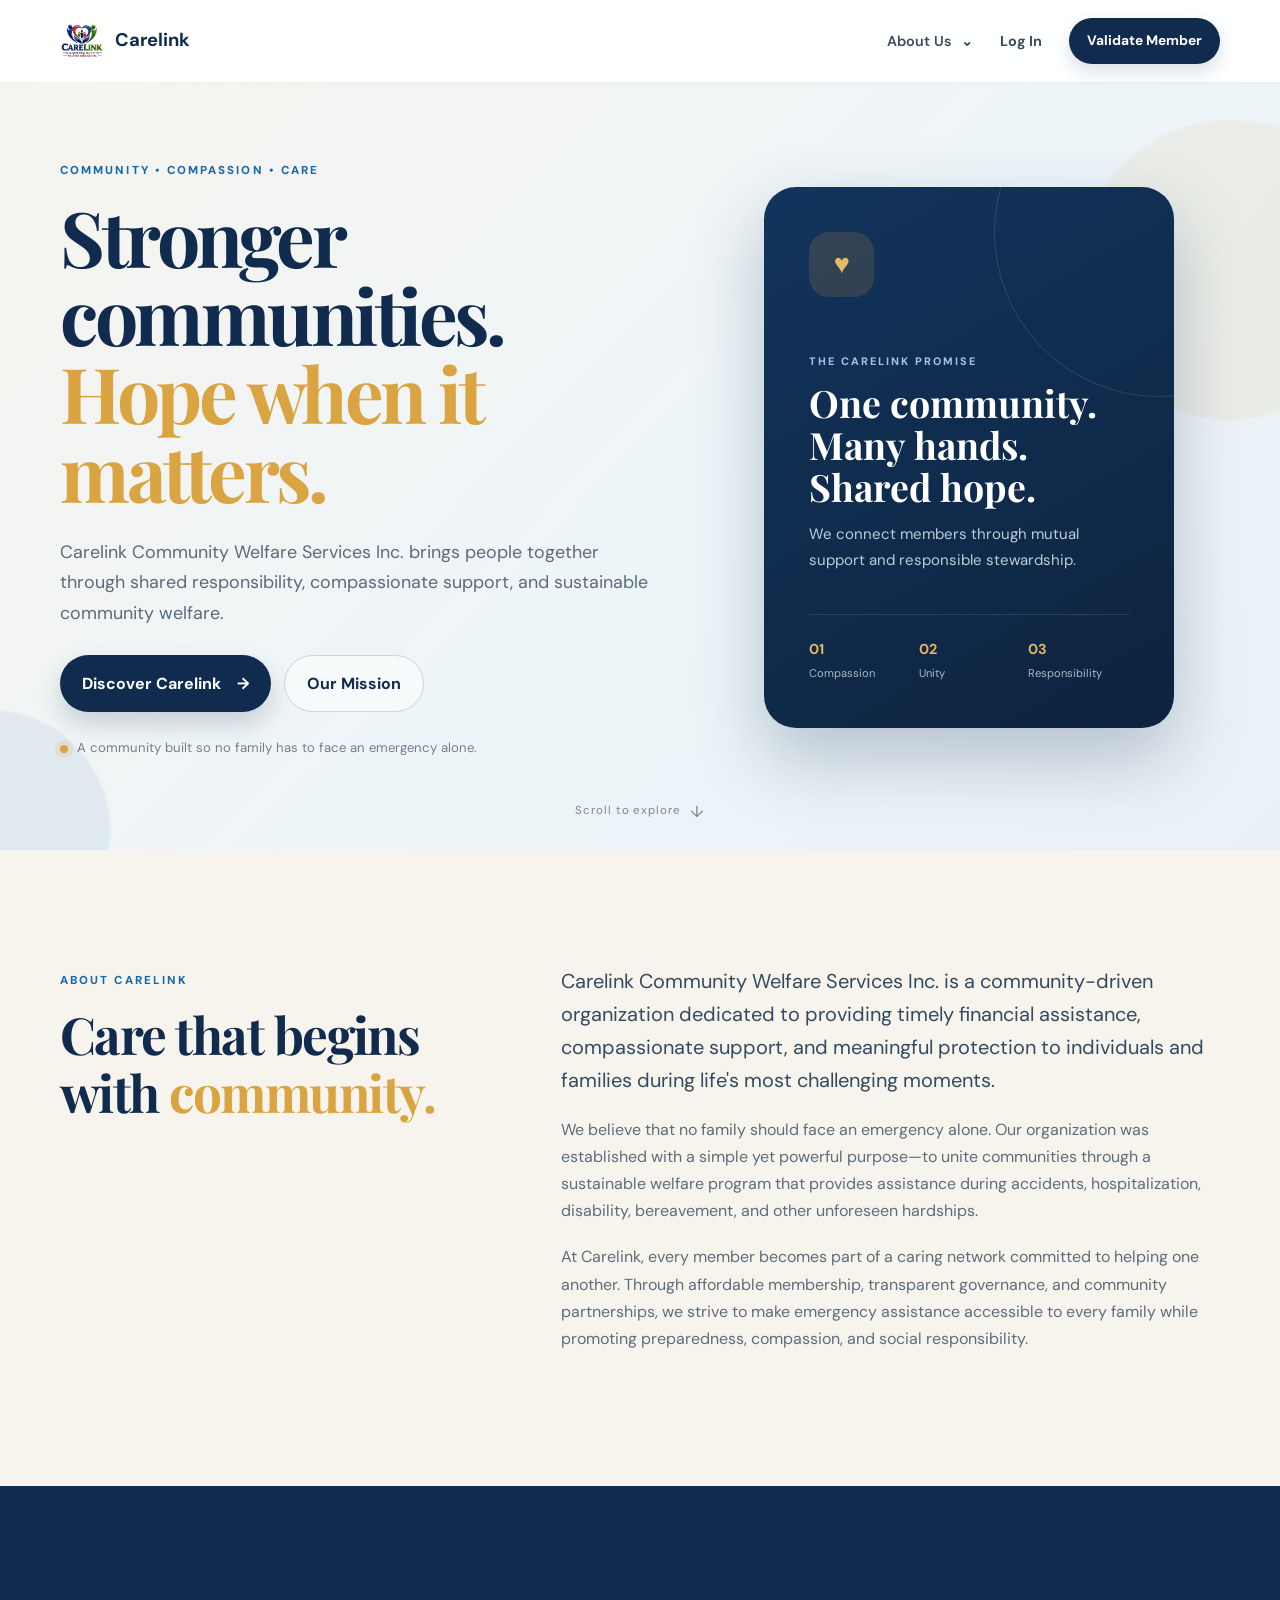
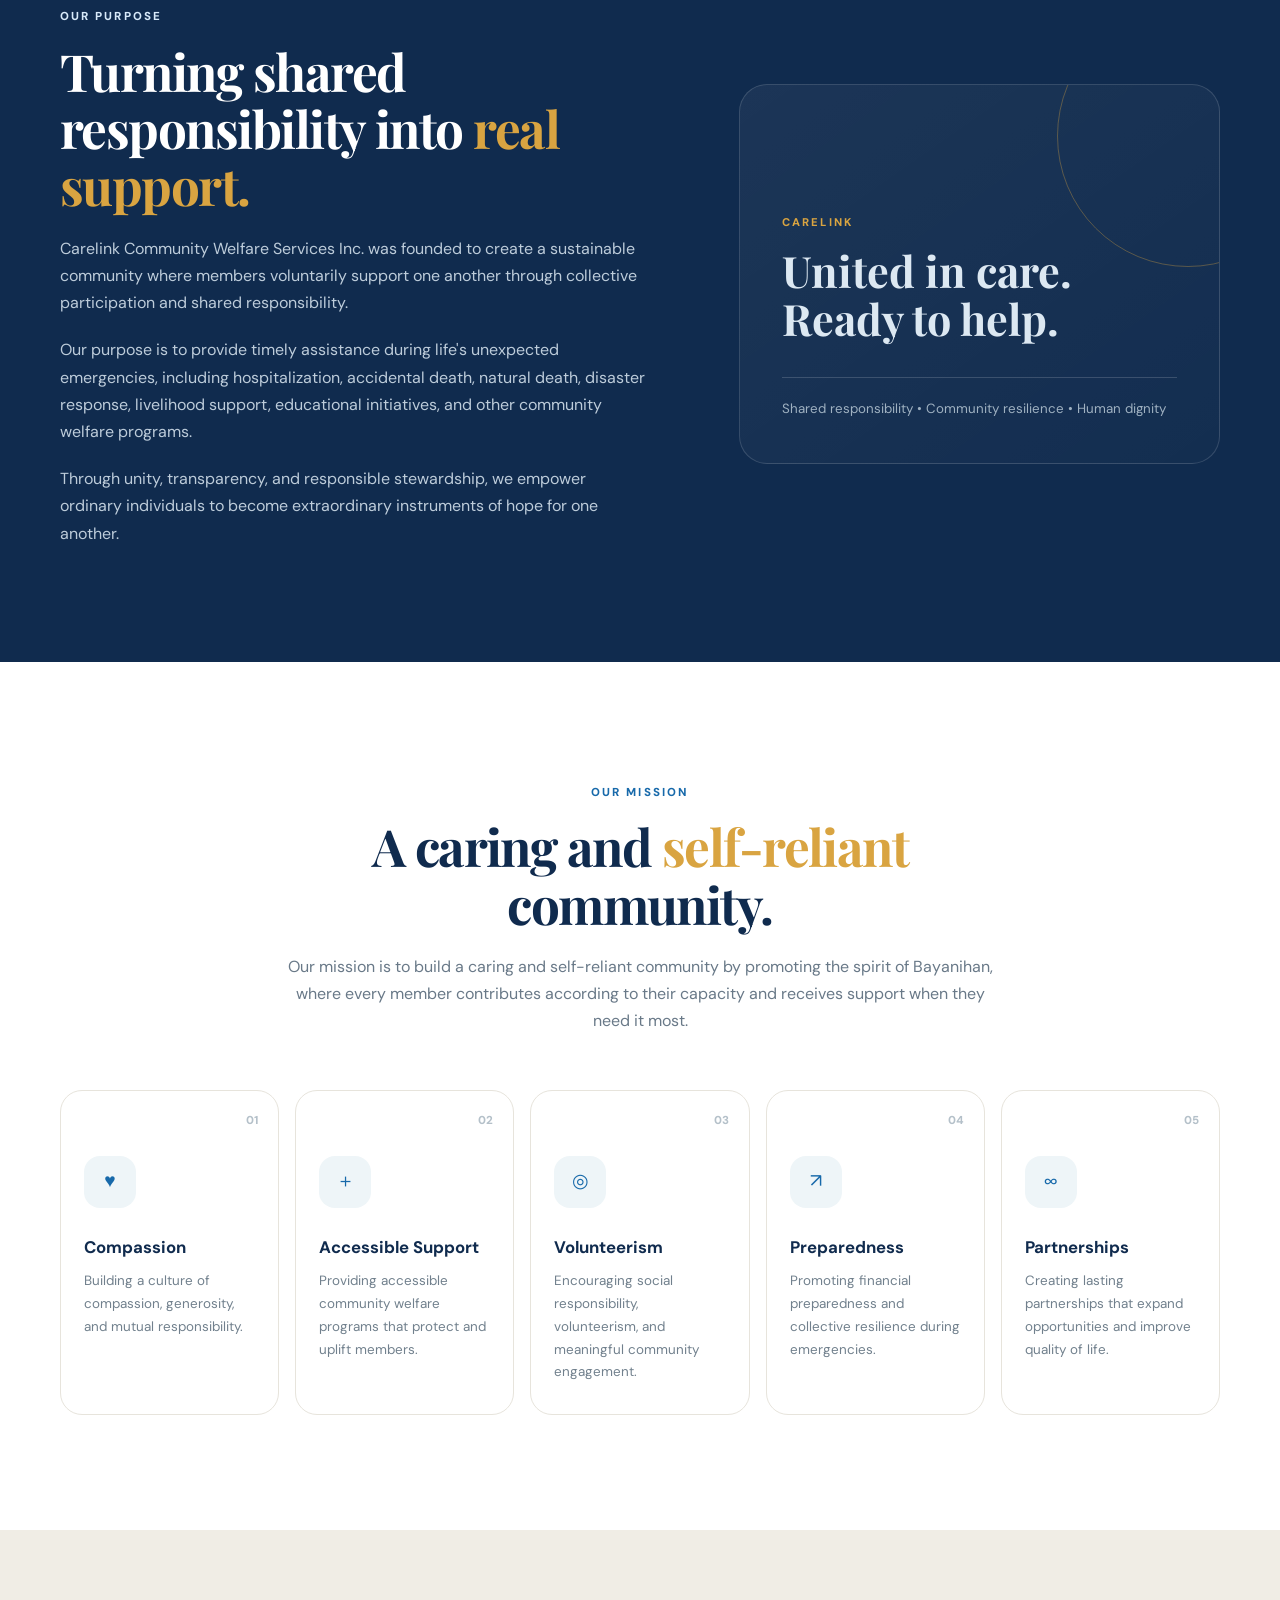
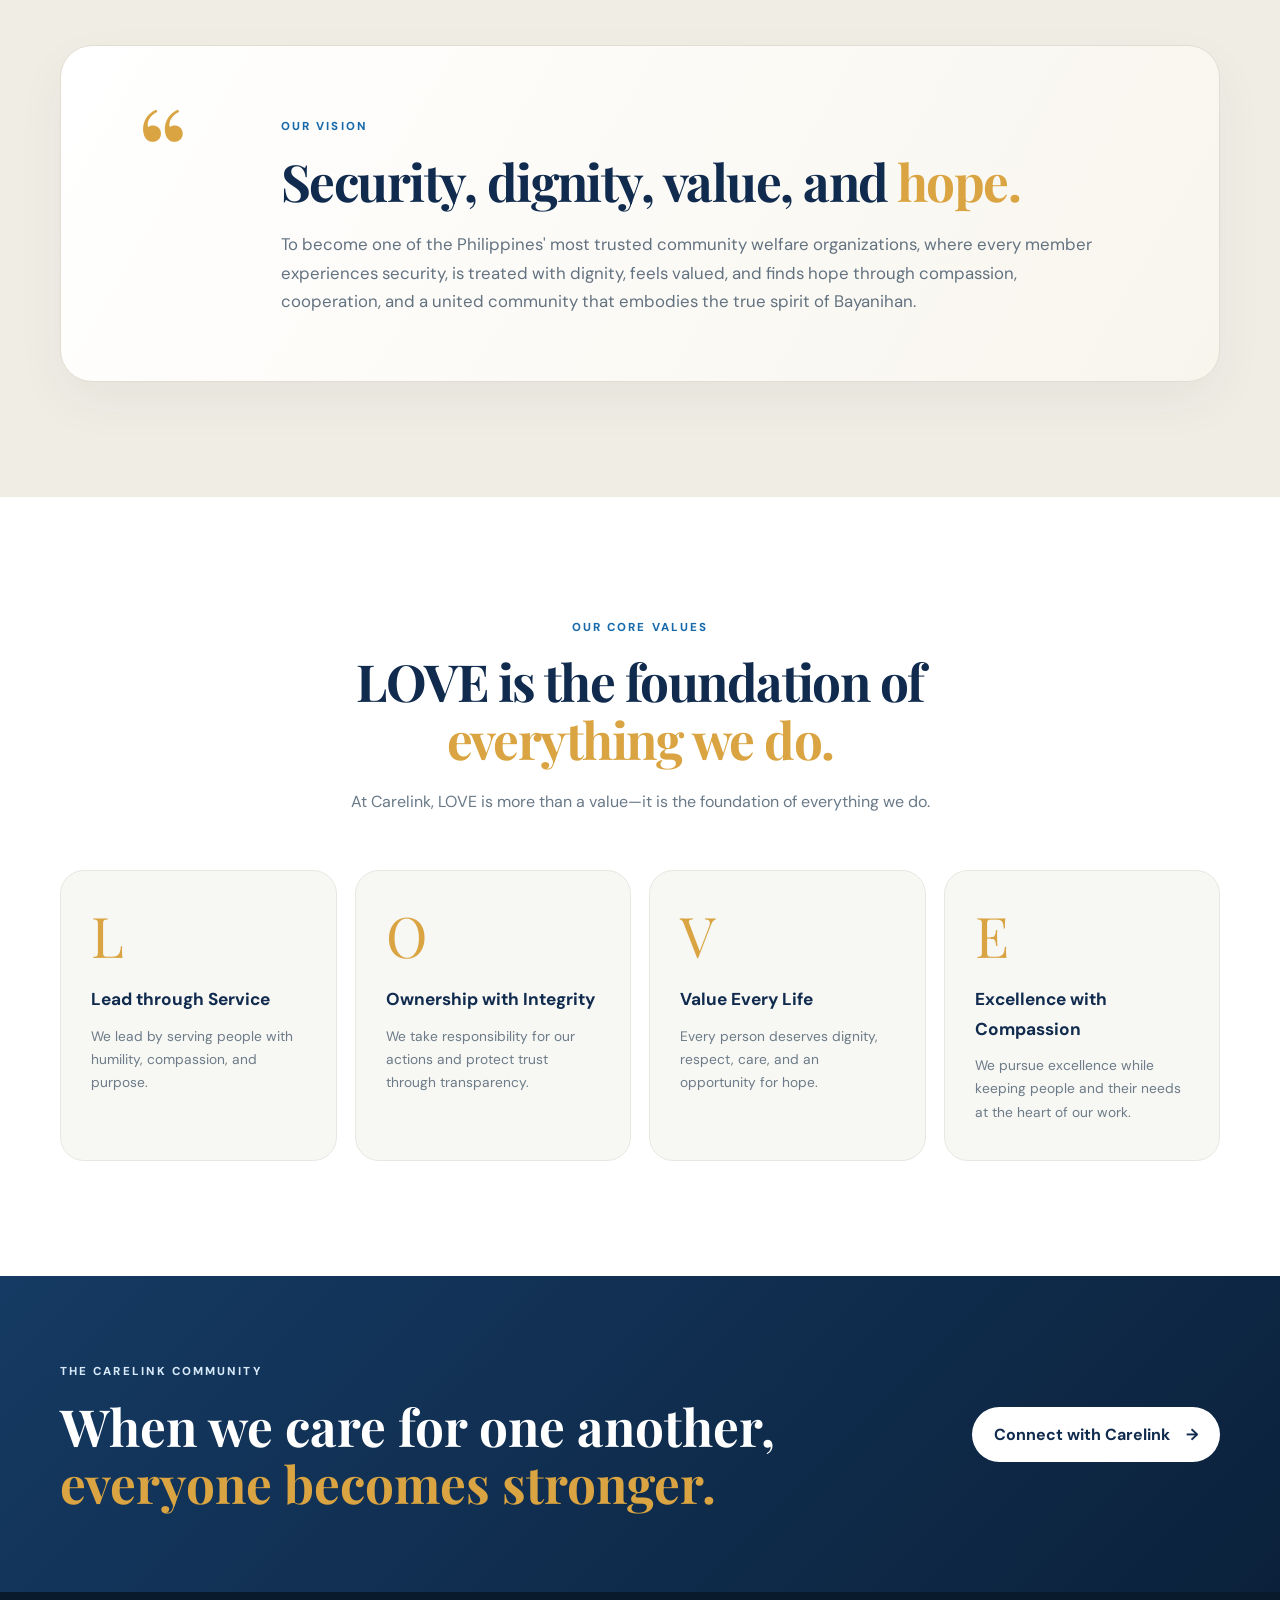
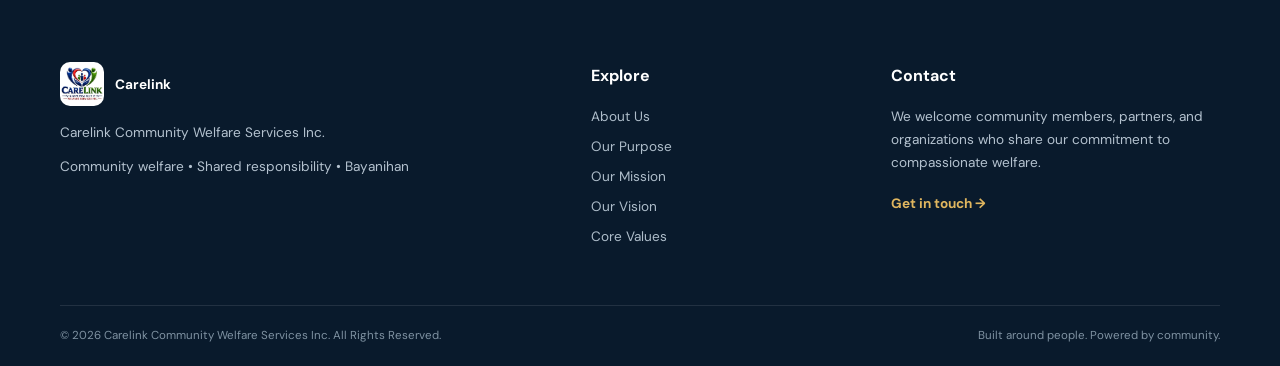
==== index.html @ 3dafb784 "updating files" ====
<!DOCTYPE html>
<html lang="en">
<head>
  <meta charset="UTF-8">
  <meta name="viewport" content="width=device-width, initial-scale=1.0">
  <meta name="description" content="Carelink Community Welfare Services Inc. — compassionate community welfare, shared responsibility, and meaningful support.">
  <title>Carelink Community Welfare Services Inc.</title>
  <link rel="preconnect" href="https://fonts.googleapis.com">
  <link rel="preconnect" href="https://fonts.gstatic.com" crossorigin>
  <link href="https://fonts.googleapis.com/css2?family=DM+Sans:wght@400;500;600;700&family=Playfair+Display:wght@600;700&display=swap" rel="stylesheet">
  <link rel="stylesheet" href="style/style.css">
</head>
<body>
  <header class="site-header" id="top">
    <div class="container nav-wrap">
      <a href="#top" class="brand">
        <img src="images/logo.jpg" alt="Carelink Community Welfare Services Inc. logo">
        <span>Carelink</span>
      </a>

      <button class="menu-toggle" aria-label="Open menu" aria-expanded="false">☰</button>

      <nav class="nav" id="mainNav">
        <div class="nav-dropdown">
          <button class="nav-drop-btn" type="button" aria-expanded="false">
            About Us <span>⌄</span>
          </button>
          <div class="dropdown-menu">
            <a href="#about">About Carelink</a>
            <a href="#purpose">Our Purpose</a>
            <a href="#mission">Our Mission</a>
            <a href="#vision">Our Vision</a>
            <a href="#values">Core Values</a>
            <a href="management.html">Management Team</a>
            <a href="compliance.html">Compliance</a>
          </div>
        </div>
        <a href="#" class="login-trigger">Log In</a>
        <button class="validate-trigger" type="button">Validate Member</button>
      </nav>
    </div>
  </header>

  <main>
    <section class="hero">
      <div class="hero-glow glow-one"></div>
      <div class="hero-glow glow-two"></div>
      <div class="container hero-grid">
        <div class="hero-copy reveal">
          <span class="eyebrow">COMMUNITY • COMPASSION • CARE</span>
          <h1>Stronger communities.<br><em>Hope when it matters.</em></h1>
          <p class="hero-text">
            Carelink Community Welfare Services Inc. brings people together through
            shared responsibility, compassionate support, and sustainable community welfare.
          </p>
          <div class="hero-actions">
            <a href="#about" class="btn btn-primary">Discover Carelink <span>→</span></a>
            <a href="#mission" class="btn btn-ghost">Our Mission</a>
          </div>
          <div class="hero-note">
            <span class="dot"></span>
            A community built so no family has to face an emergency alone.
          </div>
        </div>

        <div class="hero-card-wrap reveal">
          <div class="hero-card">
            <div class="card-orbit"></div>
            <div class="card-icon">♥</div>
            <p class="card-label">THE CARELINK PROMISE</p>
            <h2>One community.<br>Many hands.<br>Shared hope.</h2>
            <p>We connect members through mutual support and responsible stewardship.</p>
            <div class="mini-stat-row">
              <div><strong>01</strong><span>Compassion</span></div>
              <div><strong>02</strong><span>Unity</span></div>
              <div><strong>03</strong><span>Responsibility</span></div>
            </div>
          </div>
        </div>
      </div>
      <a class="scroll-cue" href="#about">Scroll to explore <span>↓</span></a>
    </section>

    <section class="section about" id="about">
      <div class="container two-col">
        <div class="section-heading reveal">
          <span class="eyebrow">ABOUT CARELINK</span>
          <h2>Care that begins with <em>community.</em></h2>
        </div>
        <div class="section-content reveal">
          <p class="lead">
            Carelink Community Welfare Services Inc. is a community-driven organization
            dedicated to providing timely financial assistance, compassionate support,
            and meaningful protection to individuals and families during life's most
            challenging moments.
          </p>
          <p>
            We believe that no family should face an emergency alone. Our organization
            was established with a simple yet powerful purpose—to unite communities
            through a sustainable welfare program that provides assistance during
            accidents, hospitalization, disability, bereavement, and other unforeseen
            hardships.
          </p>
          <p>
            At Carelink, every member becomes part of a caring network committed to
            helping one another. Through affordable membership, transparent governance,
            and community partnerships, we strive to make emergency assistance accessible
            to every family while promoting preparedness, compassion, and social responsibility.
          </p>
        </div>
      </div>
    </section>

    <section class="section purpose dark-section" id="purpose">
      <div class="container purpose-grid">
        <div class="purpose-copy reveal">
          <span class="eyebrow light">OUR PURPOSE</span>
          <h2>Turning shared responsibility into <em>real support.</em></h2>
          <p>
            Carelink Community Welfare Services Inc. was founded to create a sustainable
            community where members voluntarily support one another through collective
            participation and shared responsibility.
          </p>
          <p>
            Our purpose is to provide timely assistance during life's unexpected
            emergencies, including hospitalization, accidental death, natural death,
            disaster response, livelihood support, educational initiatives, and other
            community welfare programs.
          </p>
          <p>
            Through unity, transparency, and responsible stewardship, we empower ordinary
            individuals to become extraordinary instruments of hope for one another.
          </p>
        </div>
        <div class="purpose-panel reveal">
          <span>CARELINK</span>
          <strong>United in care.<br>Ready to help.</strong>
          <div class="line"></div>
          <small>Shared responsibility • Community resilience • Human dignity</small>
        </div>
      </div>
    </section>

    <section class="section mission" id="mission">
      <div class="container">
        <div class="center-heading reveal">
          <span class="eyebrow">OUR MISSION</span>
          <h2>A caring and <em>self-reliant</em> community.</h2>
          <p>
            Our mission is to build a caring and self-reliant community by promoting
            the spirit of Bayanihan, where every member contributes according to their
            capacity and receives support when they need it most.
          </p>
        </div>

        <div class="mission-grid">
          <article class="mission-card reveal">
            <span class="number">01</span>
            <div class="round-icon">♥</div>
            <h3>Compassion</h3>
            <p>Building a culture of compassion, generosity, and mutual responsibility.</p>
          </article>
          <article class="mission-card reveal">
            <span class="number">02</span>
            <div class="round-icon">＋</div>
            <h3>Accessible Support</h3>
            <p>Providing accessible community welfare programs that protect and uplift members.</p>
          </article>
          <article class="mission-card reveal">
            <span class="number">03</span>
            <div class="round-icon">◎</div>
            <h3>Volunteerism</h3>
            <p>Encouraging social responsibility, volunteerism, and meaningful community engagement.</p>
          </article>
          <article class="mission-card reveal">
            <span class="number">04</span>
            <div class="round-icon">↗</div>
            <h3>Preparedness</h3>
            <p>Promoting financial preparedness and collective resilience during emergencies.</p>
          </article>
          <article class="mission-card reveal">
            <span class="number">05</span>
            <div class="round-icon">∞</div>
            <h3>Partnerships</h3>
            <p>Creating lasting partnerships that expand opportunities and improve quality of life.</p>
          </article>
        </div>
      </div>
    </section>

    <section class="section vision" id="vision">
      <div class="container vision-box reveal">
        <div class="vision-mark">“</div>
        <div>
          <span class="eyebrow">OUR VISION</span>
          <h2>Security, dignity, value, and <em>hope.</em></h2>
          <p>
            To become one of the Philippines' most trusted community welfare organizations,
            where every member experiences security, is treated with dignity, feels valued,
            and finds hope through compassion, cooperation, and a united community that
            embodies the true spirit of Bayanihan.
          </p>
        </div>
      </div>
    </section>

    <section class="section values" id="values">
      <div class="container">
        <div class="center-heading reveal">
          <span class="eyebrow">OUR CORE VALUES</span>
          <h2>LOVE is the foundation of <em>everything we do.</em></h2>
          <p>
            At Carelink, LOVE is more than a value—it is the foundation of everything we do.
          </p>
        </div>

        <div class="values-grid">
          <article class="value-card reveal">
            <div class="value-letter">L</div>
            <h3>Lead through Service</h3>
            <p>We lead by serving people with humility, compassion, and purpose.</p>
          </article>
          <article class="value-card reveal">
            <div class="value-letter">O</div>
            <h3>Ownership with Integrity</h3>
            <p>We take responsibility for our actions and protect trust through transparency.</p>
          </article>
          <article class="value-card reveal">
            <div class="value-letter">V</div>
            <h3>Value Every Life</h3>
            <p>Every person deserves dignity, respect, care, and an opportunity for hope.</p>
          </article>
          <article class="value-card reveal">
            <div class="value-letter">E</div>
            <h3>Excellence with Compassion</h3>
            <p>We pursue excellence while keeping people and their needs at the heart of our work.</p>
          </article>
        </div>
      </div>
    </section>

    <section class="cta-section">
      <div class="container cta-inner reveal">
        <div>
          <span class="eyebrow light">THE CARELINK COMMUNITY</span>
          <h2>When we care for one another,<br><em>everyone becomes stronger.</em></h2>
        </div>
        <a href="#contact" class="btn btn-light">Connect with Carelink <span>→</span></a>
      </div>
    </section>
  </main>

  <footer id="contact">
    <div class="container footer-grid">
      <div>
        <a href="#top" class="brand footer-brand">
          <img src="images/logo.jpg" alt="Carelink logo">
          <span>Carelink</span>
        </a>
        <p>Carelink Community Welfare Services Inc.</p>
        <small>Community welfare • Shared responsibility • Bayanihan</small>
      </div>
      <div>
        <h4>Explore</h4>
        <a href="#about">About Us</a>
        <a href="#purpose">Our Purpose</a>
        <a href="#mission">Our Mission</a>
        <a href="#vision">Our Vision</a>
        <a href="#values">Core Values</a>
      </div>
      <div>
        <h4>Contact</h4>
        <p>We welcome community members, partners, and organizations who share our commitment to compassionate welfare.</p>
        <a class="footer-link" href="mailto:info@carelink.org">Get in touch →</a>
      </div>
    </div>
    <div class="container footer-bottom">
      <span>© 2026 Carelink Community Welfare Services Inc. All Rights Reserved.</span>
      <span>Built around people. Powered by community.</span>
    </div>
  </footer>


  <!-- Member Login Modal -->
  <div class="modal-backdrop" id="loginModal" aria-hidden="true">
    <div class="modal login-modal" role="dialog" aria-modal="true" aria-labelledby="loginTitle">
      <button class="modal-close" type="button" data-close-modal aria-label="Close">×</button>
      <div class="login-logo"><img src="images/logo.jpg" alt="Carelink Community Welfare Services Inc."></div>
      <h2 id="loginTitle">Account Login</h2>
      <p>Access your Carelink member dashboard and continue supporting families with dignity, care, and compassion.</p>
      <form id="loginForm">
        <label class="input-wrap"><span>♟</span><input id="username" type="text" placeholder="Username" autocomplete="username" required></label>
        <label class="input-wrap"><span>▣</span><input id="password" type="password" placeholder="Password" autocomplete="current-password" required><button class="password-toggle" type="button" aria-label="Show password">◉</button></label>
        <a class="forgot-link" href="#" onclick="event.preventDefault(); alert('Password recovery will be connected here later.');">Forgot Password?</a>
        <button class="modal-submit" type="submit">♢ &nbsp; Log In Now</button>
      </form>
      <div class="modal-placeholder">Member dashboard placeholder — login/database integration can be connected here.</div>
    </div>
  </div>

  <!-- Validate Member Modal -->
  <div class="modal-backdrop" id="validateModal" aria-hidden="true">
    <div class="modal validate-modal" role="dialog" aria-modal="true" aria-labelledby="validateTitle">
      <button class="modal-close" type="button" data-close-modal aria-label="Close">×</button>
      <div class="validate-head">
        <div class="validate-icon">▣</div>
        <span class="eyebrow light">MEMBER RECORD VERIFICATION</span>
        <h2 id="validateTitle">Validate Your Membership</h2>
        <p>Enter the information registered for the <strong>PRIMARY MEMBER</strong> beneficiary. Successful validation will show the linked Carelink username.</p>
      </div>
      <div class="validate-body">
        <div class="security-note">🛡 &nbsp; For your protection, all four details must match the official beneficiary record. Your information is used only for this validation request.</div>
        <form id="validateForm">
          <div class="form-grid">
            <label>Last Name<input type="text" placeholder="Enter last name" required></label>
            <label>First Name<input type="text" placeholder="Enter first name" required></label>
            <label>Date of Birth<input type="date" required></label>
            <label>Gender<select required><option value="">Select gender</option><option>Male</option><option>Female</option><option>Other</option></select></label>
          </div>
          <button class="validate-submit" type="submit">⌕ &nbsp; Validate Member Record</button>
        </form>
        <div class="validation-result" id="validationResult"></div>
      </div>
    </div>
  </div>

  <script src="js/script.js"></script>
</body>
</html>
---- style/style.css ----
*{box-sizing:border-box;margin:0;padding:0}
:root{--navy:#102b4e;--blue:#1769aa;--gold:#d9a441;--cream:#f7f4ed;--white:#fff;--text:#263747;--muted:#667483;--line:#e7e4dc}
html{scroll-behavior:smooth}
body{font-family:"DM Sans",sans-serif;color:var(--text);background:var(--cream);line-height:1.7}
a{text-decoration:none;color:inherit}
.container{width:min(1160px,92%);margin:auto}
.site-header{position:fixed;top:0;left:0;width:100%;z-index:1000;background:rgba(255,255,255,.92);backdrop-filter:blur(14px);border-bottom:1px solid rgba(16,43,78,.08)}
.nav-wrap{height:82px;display:flex;align-items:center;justify-content:space-between}
.brand{display:flex;align-items:center;gap:11px;font-weight:700;color:var(--navy);font-size:1.15rem}
.brand img{width:44px;height:44px;object-fit:contain;border-radius:10px}
.nav{display:flex;align-items:center;gap:27px;font-size:.9rem;font-weight:600;color:#3b4b5a}
.nav a{transition:.25s}
.nav a:hover{color:var(--blue)}
.nav-cta{background:var(--navy);color:white!important;padding:11px 18px;border-radius:30px}
.menu-toggle{display:none;border:0;background:none;font-size:1.7rem;color:var(--navy)}
.hero{min-height:760px;padding:155px 0 90px;background:linear-gradient(135deg,#f7f4ed 0%,#edf5f9 58%,#eaf1f6 100%);position:relative;overflow:hidden}
.hero-grid{display:grid;grid-template-columns:1.08fr .92fr;align-items:center;gap:70px}
.hero-copy{position:relative;z-index:2}
.eyebrow{display:inline-block;color:var(--blue);font-size:.72rem;font-weight:800;letter-spacing:.18em;margin-bottom:16px}
.eyebrow.light{color:#d8eafa}
.hero h1{font-family:"Playfair Display",serif;font-size:clamp(3rem,6vw,5.4rem);line-height:1.02;color:var(--navy);letter-spacing:-.045em}
.hero h1 em,.section h2 em,.center-heading h2 em,.vision-box h2 em,.cta-section h2 em{font-style:normal;color:var(--gold)}
.hero-text{font-size:1.12rem;max-width:630px;color:#596b7c;margin:27px 0}
.hero-actions{display:flex;gap:13px;flex-wrap:wrap}
.btn{display:inline-flex;align-items:center;gap:16px;padding:14px 22px;border-radius:50px;font-weight:700;transition:.25s}
.btn-primary{background:var(--navy);color:white;box-shadow:0 12px 25px rgba(16,43,78,.18)}
.btn-primary:hover{transform:translateY(-2px);background:#173d6a}
.btn-ghost{border:1px solid #cbd4dc;color:var(--navy);background:rgba(255,255,255,.55)}
.hero-note{display:flex;gap:9px;align-items:center;margin-top:25px;font-size:.82rem;color:#71808d}
.dot{width:8px;height:8px;background:var(--gold);border-radius:50%;box-shadow:0 0 0 5px rgba(217,164,65,.15)}
.hero-card-wrap{display:flex;justify-content:center}
.hero-card{width:min(410px,100%);min-height:475px;border-radius:32px;background:linear-gradient(150deg,#12345c,#0d233e);color:white;padding:45px;position:relative;overflow:hidden;box-shadow:0 30px 70px rgba(16,43,78,.25)}
.card-orbit{position:absolute;width:330px;height:330px;border:1px solid rgba(255,255,255,.12);border-radius:50%;right:-150px;top:-120px}
.card-icon{width:65px;height:65px;display:grid;place-items:center;border-radius:20px;background:rgba(217,164,65,.16);color:#e6bb65;font-size:1.7rem;margin-bottom:55px}
.card-label{font-size:.68rem;letter-spacing:.18em;color:#9fc5e6;font-weight:800}
.hero-card h2{font-family:"Playfair Display",serif;font-size:2.35rem;line-height:1.12;margin:11px 0 15px}
.hero-card>p:not(.card-label){color:#bdccda;font-size:.94rem}
.mini-stat-row{display:grid;grid-template-columns:repeat(3,1fr);gap:8px;margin-top:40px;padding-top:22px;border-top:1px solid rgba(255,255,255,.12)}
.mini-stat-row div{display:flex;flex-direction:column;gap:3px}
.mini-stat-row strong{color:#e2b65d;font-size:.9rem}.mini-stat-row span{font-size:.7rem;color:#a9b8c6}
.scroll-cue{position:absolute;bottom:25px;left:50%;transform:translateX(-50%);font-size:.72rem;letter-spacing:.08em;color:#768795;display:flex;gap:9px;align-items:center}
.scroll-cue span{font-size:1rem}
.hero-glow{position:absolute;border-radius:50%;filter:blur(1px);pointer-events:none}.glow-one{width:300px;height:300px;right:-100px;top:120px;background:rgba(217,164,65,.09)}.glow-two{width:240px;height:240px;left:-130px;bottom:-100px;background:rgba(23,105,170,.07)}
.section{padding:115px 0}
.two-col{display:grid;grid-template-columns:.78fr 1.22fr;gap:80px}
.section h2,.center-heading h2,.vision-box h2{font-family:"Playfair Display",serif;color:var(--navy);font-size:clamp(2.3rem,4vw,3.6rem);line-height:1.12;letter-spacing:-.03em}
.section-content{color:#5d6d7b;font-size:1rem}.section-content p{margin-bottom:19px}.lead{font-size:1.25rem;line-height:1.65;color:#334a60!important}
.dark-section{background:var(--navy);color:#dce8f2}.purpose-grid{display:grid;grid-template-columns:1.1fr .9fr;gap:90px;align-items:center}.dark-section h2{color:white}.purpose-copy p{color:#bdccda;max-width:690px;margin-top:20px}.purpose-panel{min-height:380px;border:1px solid rgba(255,255,255,.14);border-radius:28px;padding:42px;display:flex;flex-direction:column;justify-content:flex-end;background:linear-gradient(145deg,rgba(255,255,255,.05),rgba(255,255,255,.015));position:relative;overflow:hidden}.purpose-panel:before{content:"";position:absolute;width:260px;height:260px;border:1px solid rgba(217,164,65,.35);border-radius:50%;right:-100px;top:-80px}.purpose-panel span{font-size:.7rem;letter-spacing:.2em;color:#d9a441;font-weight:800}.purpose-panel strong{font-family:"Playfair Display",serif;font-size:2.7rem;line-height:1.1;margin:15px 0}.purpose-panel .line{height:1px;background:rgba(255,255,255,.16);margin:20px 0}.purpose-panel small{color:#9fb1c1}
.center-heading{text-align:center;max-width:800px;margin:0 auto 55px}.center-heading p{margin:20px auto 0;color:#697988;max-width:720px}.mission{background:#fff}.mission-grid{display:grid;grid-template-columns:repeat(5,1fr);gap:16px}.mission-card{border:1px solid var(--line);padding:30px 23px;border-radius:22px;background:#fff;position:relative;min-height:280px;transition:.3s}.mission-card:hover{transform:translateY(-7px);box-shadow:0 18px 40px rgba(16,43,78,.08)}.number{position:absolute;top:20px;right:20px;color:#b4c0c9;font-size:.72rem;font-weight:800}.round-icon{width:52px;height:52px;border-radius:16px;background:#eef5f8;color:var(--blue);display:grid;place-items:center;font-size:1.2rem;margin:35px 0 25px}.mission-card h3{font-size:1.05rem;color:var(--navy);margin-bottom:9px}.mission-card p{font-size:.84rem;color:#71808d}
.vision{background:#f0ede5}.vision-box{background:linear-gradient(120deg,#fff,#f8f5ed);border:1px solid #e1ddd2;border-radius:32px;padding:65px 75px;display:grid;grid-template-columns:110px 1fr;gap:35px;align-items:start;box-shadow:0 20px 50px rgba(31,50,68,.05)}.vision-mark{font-family:"Playfair Display",serif;font-size:8rem;line-height:.6;color:#d9a441}.vision-box p{max-width:820px;color:#637280;margin-top:20px;font-size:1.05rem}
.values{background:#fff}.values-grid{display:grid;grid-template-columns:repeat(4,1fr);gap:18px}.value-card{padding:36px 30px;border-radius:24px;background:#f7f7f4;border:1px solid #e8e7e1;transition:.3s}.value-card:hover{transform:translateY(-5px);background:#f2f6f8}.value-letter{font-family:"Playfair Display",serif;font-size:3.5rem;color:var(--gold);line-height:1;margin-bottom:22px}.value-card h3{color:var(--navy);font-size:1.08rem;margin-bottom:10px}.value-card p{font-size:.86rem;color:#6c7b87}
.cta-section{background:linear-gradient(135deg,#153a63,#0b213b);color:white;padding:80px 0}.cta-inner{display:flex;justify-content:space-between;align-items:center;gap:40px}.cta-section h2{font-family:"Playfair Display",serif;font-size:clamp(2rem,4vw,3.3rem);line-height:1.12}.btn-light{background:white;color:var(--navy);white-space:nowrap}.btn-light:hover{transform:translateY(-2px)}
footer{background:#091a2c;color:#b4c2cf;padding:70px 0 20px}.footer-grid{display:grid;grid-template-columns:1.4fr .7fr 1fr;gap:70px;padding-bottom:50px}.footer-brand{color:white;margin-bottom:15px}.footer-grid h4{color:white;margin-bottom:15px}.footer-grid p,.footer-grid a,.footer-grid small{font-size:.85rem}.footer-grid>div>p{margin-bottom:7px}.footer-grid a:not(.brand){display:block;margin:7px 0;color:#aebdca}.footer-grid a:hover{color:white}.footer-link{color:#e0b65f!important;font-weight:700;margin-top:18px!important}.footer-bottom{border-top:1px solid rgba(255,255,255,.1);padding-top:20px;display:flex;justify-content:space-between;gap:20px;font-size:.72rem;color:#7f92a2}
.reveal{opacity:0;transform:translateY(24px);transition:opacity .7s ease,transform .7s ease}.reveal.visible{opacity:1;transform:none}
@media(max-width:900px){.nav{position:absolute;top:82px;left:0;width:100%;background:white;padding:20px 4%;display:none;flex-direction:column;align-items:stretch;border-bottom:1px solid #ddd}.nav.open{display:flex}.nav-cta{text-align:center}.menu-toggle{display:block}.hero{padding-top:135px}.hero-grid,.two-col,.purpose-grid{grid-template-columns:1fr;gap:45px}.hero-card-wrap{justify-content:flex-start}.mission-grid{grid-template-columns:repeat(2,1fr)}.values-grid{grid-template-columns:repeat(2,1fr)}.vision-box{grid-template-columns:70px 1fr;padding:45px}.cta-inner{flex-direction:column;align-items:flex-start}.footer-grid{grid-template-columns:1fr 1fr}.footer-grid>div:first-child{grid-column:1/-1}}
@media(max-width:560px){.nav-wrap{height:72px}.brand span{font-size:1rem}.brand img{width:38px;height:38px}.hero{min-height:auto;padding:120px 0 85px}.hero h1{font-size:3rem}.hero-card{padding:32px;min-height:410px}.section{padding:80px 0}.mission-grid,.values-grid,.footer-grid{grid-template-columns:1fr}.vision-box{grid-template-columns:1fr;padding:35px}.vision-mark{font-size:5rem}.footer-grid>div:first-child{grid-column:auto}.footer-bottom{flex-direction:column}.scroll-cue{display:none}}

/* === Carelink navigation dropdown + member modals === */
.nav-dropdown{position:relative}
.nav-drop-btn{border:0;background:transparent;font:inherit;font-weight:600;color:#3b4b5a;cursor:pointer;padding:8px 0}
.nav-drop-btn span{display:inline-block;margin-left:5px;transition:.2s}
.nav-dropdown:hover .nav-drop-btn span,.nav-dropdown.open .nav-drop-btn span{transform:rotate(180deg)}
.dropdown-menu{position:absolute;top:calc(100% + 13px);left:-18px;width:220px;background:#fff;border:1px solid #e6e8e8;border-radius:16px;padding:8px;box-shadow:0 20px 45px rgba(16,43,78,.15);opacity:0;visibility:hidden;transform:translateY(-8px);transition:.2s}
.nav-dropdown:hover .dropdown-menu,.nav-dropdown.open .dropdown-menu{opacity:1;visibility:visible;transform:none}
.dropdown-menu a{display:block!important;padding:10px 12px;border-radius:10px;color:#455766!important;font-size:.83rem}
.dropdown-menu a:hover{background:#eef5f8;color:var(--blue)!important}
.validate-trigger{border:0;cursor:pointer;background:var(--navy);color:white;padding:11px 18px;border-radius:30px;font:inherit;font-size:.86rem;font-weight:700;box-shadow:0 8px 18px rgba(16,43,78,.14)}
.validate-trigger:hover{background:#173d6a}
.login-trigger{font-weight:700!important}
.modal-backdrop{position:fixed;inset:0;z-index:3000;background:rgba(7,20,32,.62);display:flex;align-items:center;justify-content:center;padding:20px;opacity:0;visibility:hidden;transition:.2s}
.modal-backdrop.open{opacity:1;visibility:visible}
.modal{position:relative;width:min(460px,100%);background:white;border-radius:24px;box-shadow:0 35px 90px rgba(0,0,0,.28);overflow:hidden;transform:translateY(15px) scale(.98);transition:.25s}
.modal-backdrop.open .modal{transform:none}
.modal-close{position:absolute;right:16px;top:16px;width:38px;height:38px;border:0;border-radius:12px;background:#eef2f4;color:#273a4a;font-size:1.35rem;cursor:pointer;z-index:3}
.login-modal{padding:42px 34px 28px;text-align:center}
.login-logo img{width:min(300px,75%);height:80px;object-fit:contain;margin:0 auto 20px}
.login-modal h2{font-family:"Playfair Display",serif;color:var(--navy);font-size:1.8rem}
.login-modal>p{color:#687987;font-size:.88rem;max-width:350px;margin:8px auto 25px;line-height:1.55}
.input-wrap{position:relative;display:flex;align-items:center;margin:13px 0}
.input-wrap>span{position:absolute;left:17px;color:#244f60;z-index:1;font-size:.95rem}
.input-wrap input{width:100%;height:58px;border:1px solid #c9d9dc;background:#f3f7f7;border-radius:14px;padding:0 48px;color:var(--navy);font:inherit;outline:none}
.input-wrap input:focus{border-color:#5a9a9a;box-shadow:0 0 0 3px rgba(67,142,142,.12)}
.password-toggle{position:absolute;right:12px;border:0;background:none;color:#5b7380;cursor:pointer}
.forgot-link{display:block;text-align:right;font-size:.78rem;color:#17698f;text-decoration:underline;margin:5px 0 13px}
.modal-submit,.validate-submit{width:100%;border:0;border-radius:14px;height:54px;color:white;font:inherit;font-weight:800;cursor:pointer}
.modal-submit{background:var(--navy)}
.modal-placeholder{margin-top:17px;padding:10px 12px;border-radius:10px;background:#f5f7f7;color:#7a8790;font-size:.7rem}
.validate-modal{background:#fff}
.validate-head{background:linear-gradient(135deg,#286b60,#2878a0);color:white;text-align:center;padding:30px 34px 25px}
.validate-icon{width:66px;height:66px;margin:0 auto 13px;border-radius:18px;background:rgba(255,255,255,.18);border:1px solid rgba(255,255,255,.28);display:grid;place-items:center;font-size:1.55rem}
.validate-head .eyebrow{margin-bottom:8px;color:#fff;background:rgba(255,255,255,.15);border:1px solid rgba(255,255,255,.22);padding:5px 12px;border-radius:20px;font-size:.61rem;letter-spacing:.1em}
.validate-head h2{font-family:"Playfair Display",serif;font-size:2rem;line-height:1.1;margin:4px 0 12px}
.validate-head p{font-size:.78rem;line-height:1.5;color:#e7f2f3}
.validate-body{padding:23px}
.security-note{background:#f1f5f5;border:1px solid #dbe5e6;border-radius:14px;padding:12px 14px;color:#60707c;font-size:.72rem;line-height:1.5;margin-bottom:17px}
.form-grid{display:grid;grid-template-columns:1fr 1fr;gap:13px}
.form-grid label{font-size:.72rem;font-weight:800;color:#354657}
.form-grid input,.form-grid select{width:100%;height:48px;margin-top:6px;border:1px solid #d7e0e2;border-radius:12px;background:#fff;padding:0 13px;color:#344553;font:inherit;font-size:.82rem;outline:none}
.form-grid input:focus,.form-grid select:focus{border-color:#5d9a98}
.validate-submit{margin-top:16px;background:linear-gradient(90deg,#3d8075,#55a84f)}
.validation-result{display:none;margin-top:13px;padding:12px;border-radius:11px;background:#eef7ef;color:#397044;font-size:.78rem;text-align:center}
.validation-result.show{display:block}
@media(max-width:900px){
 .nav-dropdown{width:100%}.nav-drop-btn{width:100%;text-align:left;padding:11px 0}
 .dropdown-menu{position:static;width:100%;box-shadow:none;border:0;border-radius:0;padding:0 0 5px;display:none;opacity:1;visibility:visible;transform:none}
 .nav-dropdown.open .dropdown-menu{display:block}
 .dropdown-menu a{padding-left:15px}
}
@media(max-width:560px){
 .form-grid{grid-template-columns:1fr}
 .login-modal{padding:36px 22px 23px}
 .validate-head{padding:28px 22px 22px}.validate-body{padding:18px}
}

.inner-page{background:var(--cream);min-height:100vh}.inner-hero{padding:175px 0 100px;background:linear-gradient(135deg,#edf5f9,#f7f4ed);border-bottom:1px solid #e5e2da}.inner-hero-content{max-width:800px}.inner-hero h1{font-family:"Playfair Display",serif;font-size:clamp(3rem,6vw,5rem);line-height:1.02;color:var(--navy);letter-spacing:-.04em}.inner-hero h1 em{font-style:normal;color:var(--gold)}.inner-hero p{max-width:720px;color:#637280;font-size:1.05rem;margin-top:20px}.placeholder-page{text-align:center;max-width:900px}.placeholder-icon{width:76px;height:76px;margin:0 auto 22px;display:grid;place-items:center;border-radius:22px;background:#eaf3f5;color:var(--blue);font-size:2rem}.placeholder-page h2{font-family:"Playfair Display",serif;color:var(--navy);font-size:2.4rem}.placeholder-page>p{max-width:700px;margin:15px auto;color:#697987}.placeholder-grid{display:grid;grid-template-columns:repeat(3,1fr);gap:16px;margin-top:40px}.placeholder-grid div{background:#fff;border:1px solid var(--line);border-radius:18px;padding:30px;color:var(--navy);font-weight:700}.document-placeholder{margin-top:35px;text-align:left;display:grid;gap:12px}.document-placeholder>div{background:#fff;border:1px solid var(--line);border-radius:16px;padding:20px 22px;display:grid;grid-template-columns:1fr auto auto;align-items:center;gap:20px}.document-placeholder strong{color:var(--navy)}.document-placeholder span{font-size:.75rem;color:#84919a}.document-placeholder button{border:0;background:var(--navy);color:white;padding:9px 15px;border-radius:20px;font:inherit;font-size:.75rem;font-weight:700}.inner-page footer{margin-top:0}.inner-page footer a{color:#aebdca}@media(max-width:700px){.placeholder-grid{grid-template-columns:1fr}.document-placeholder>div{grid-template-columns:1fr}.document-placeholder button{width:max-content}}
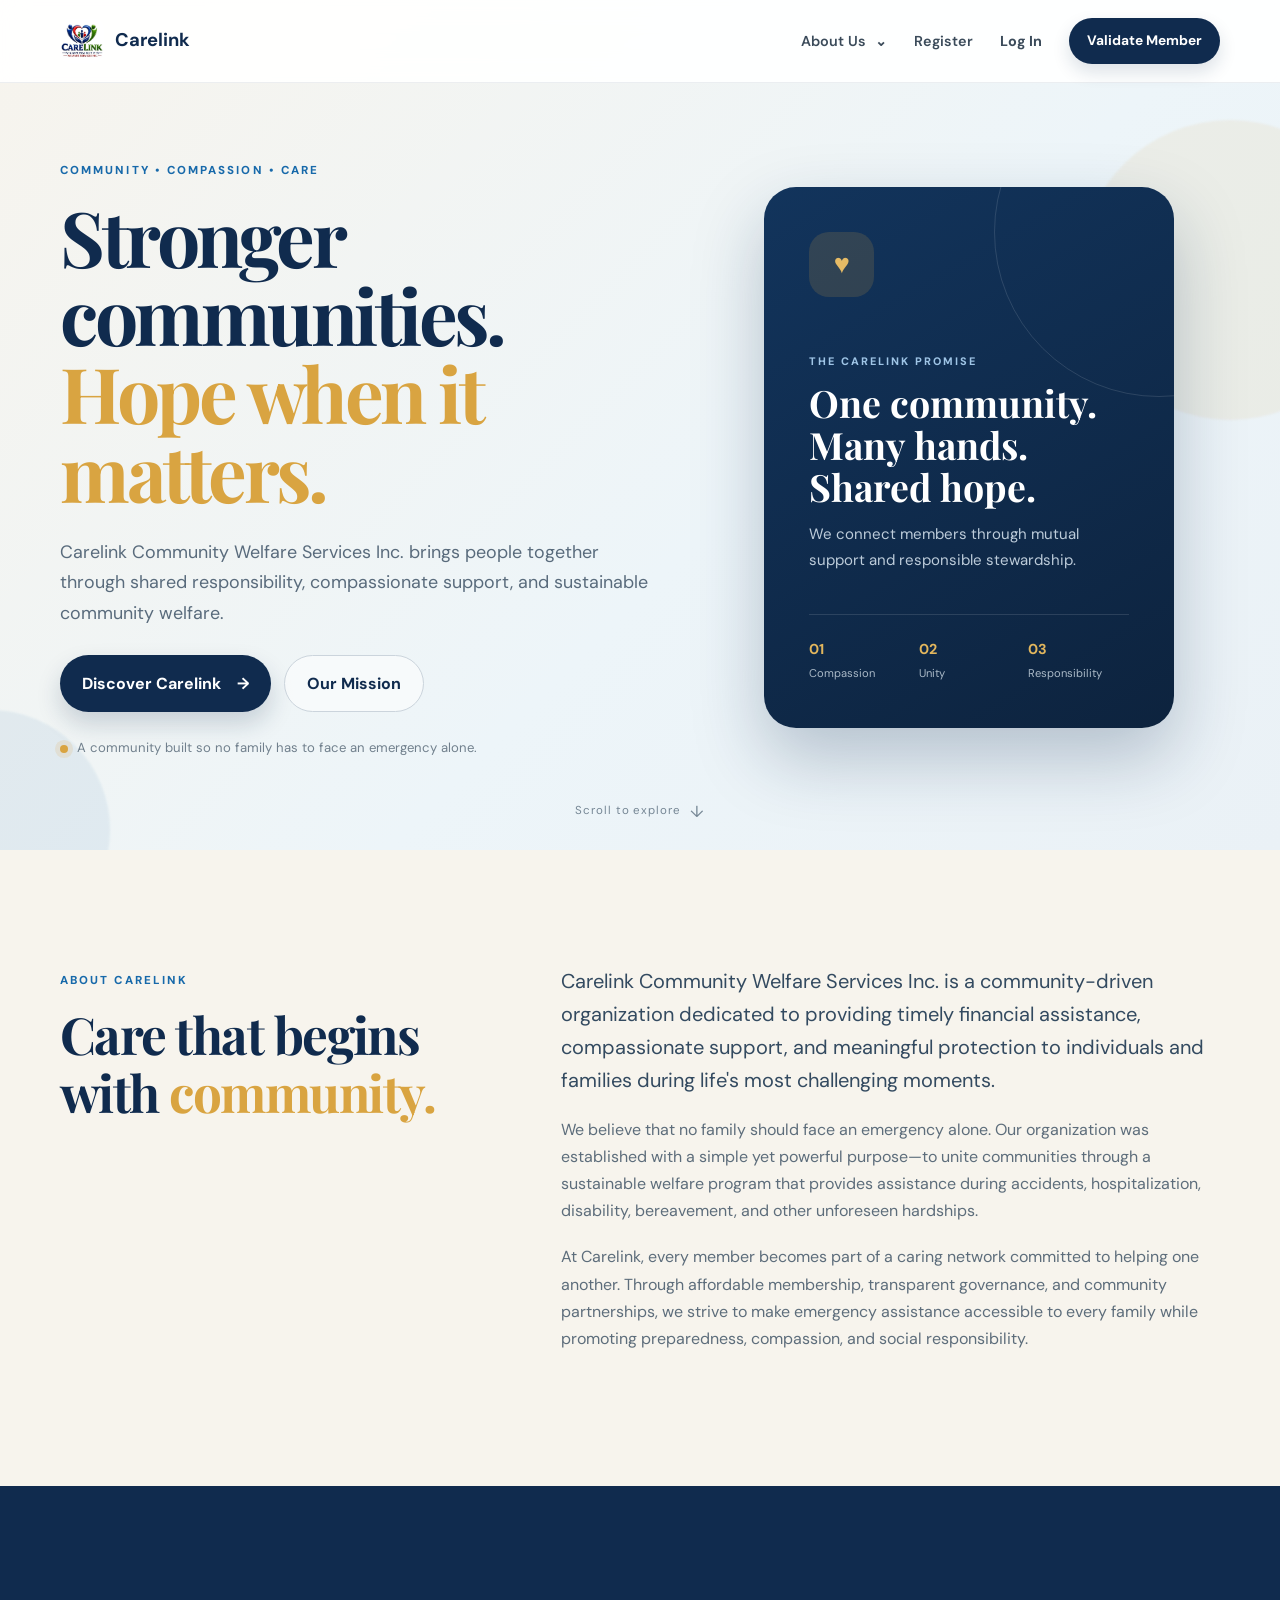
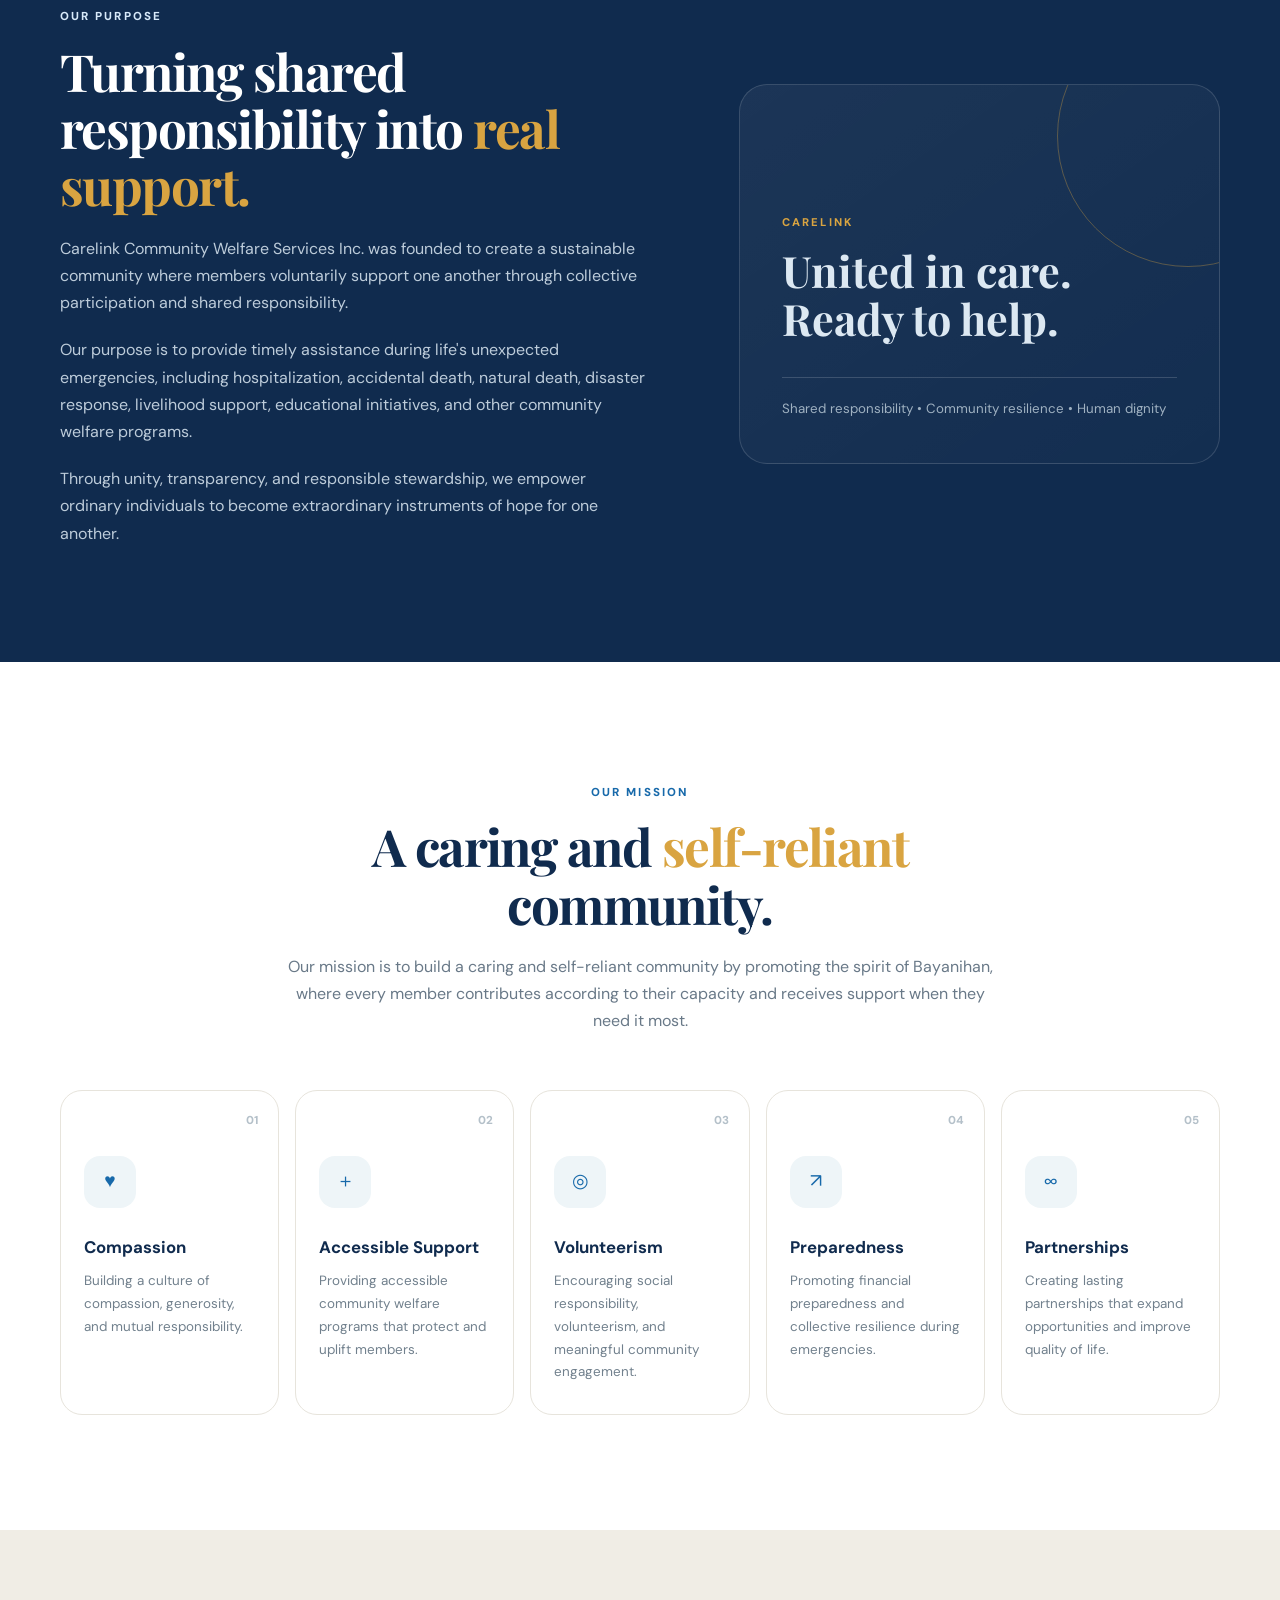
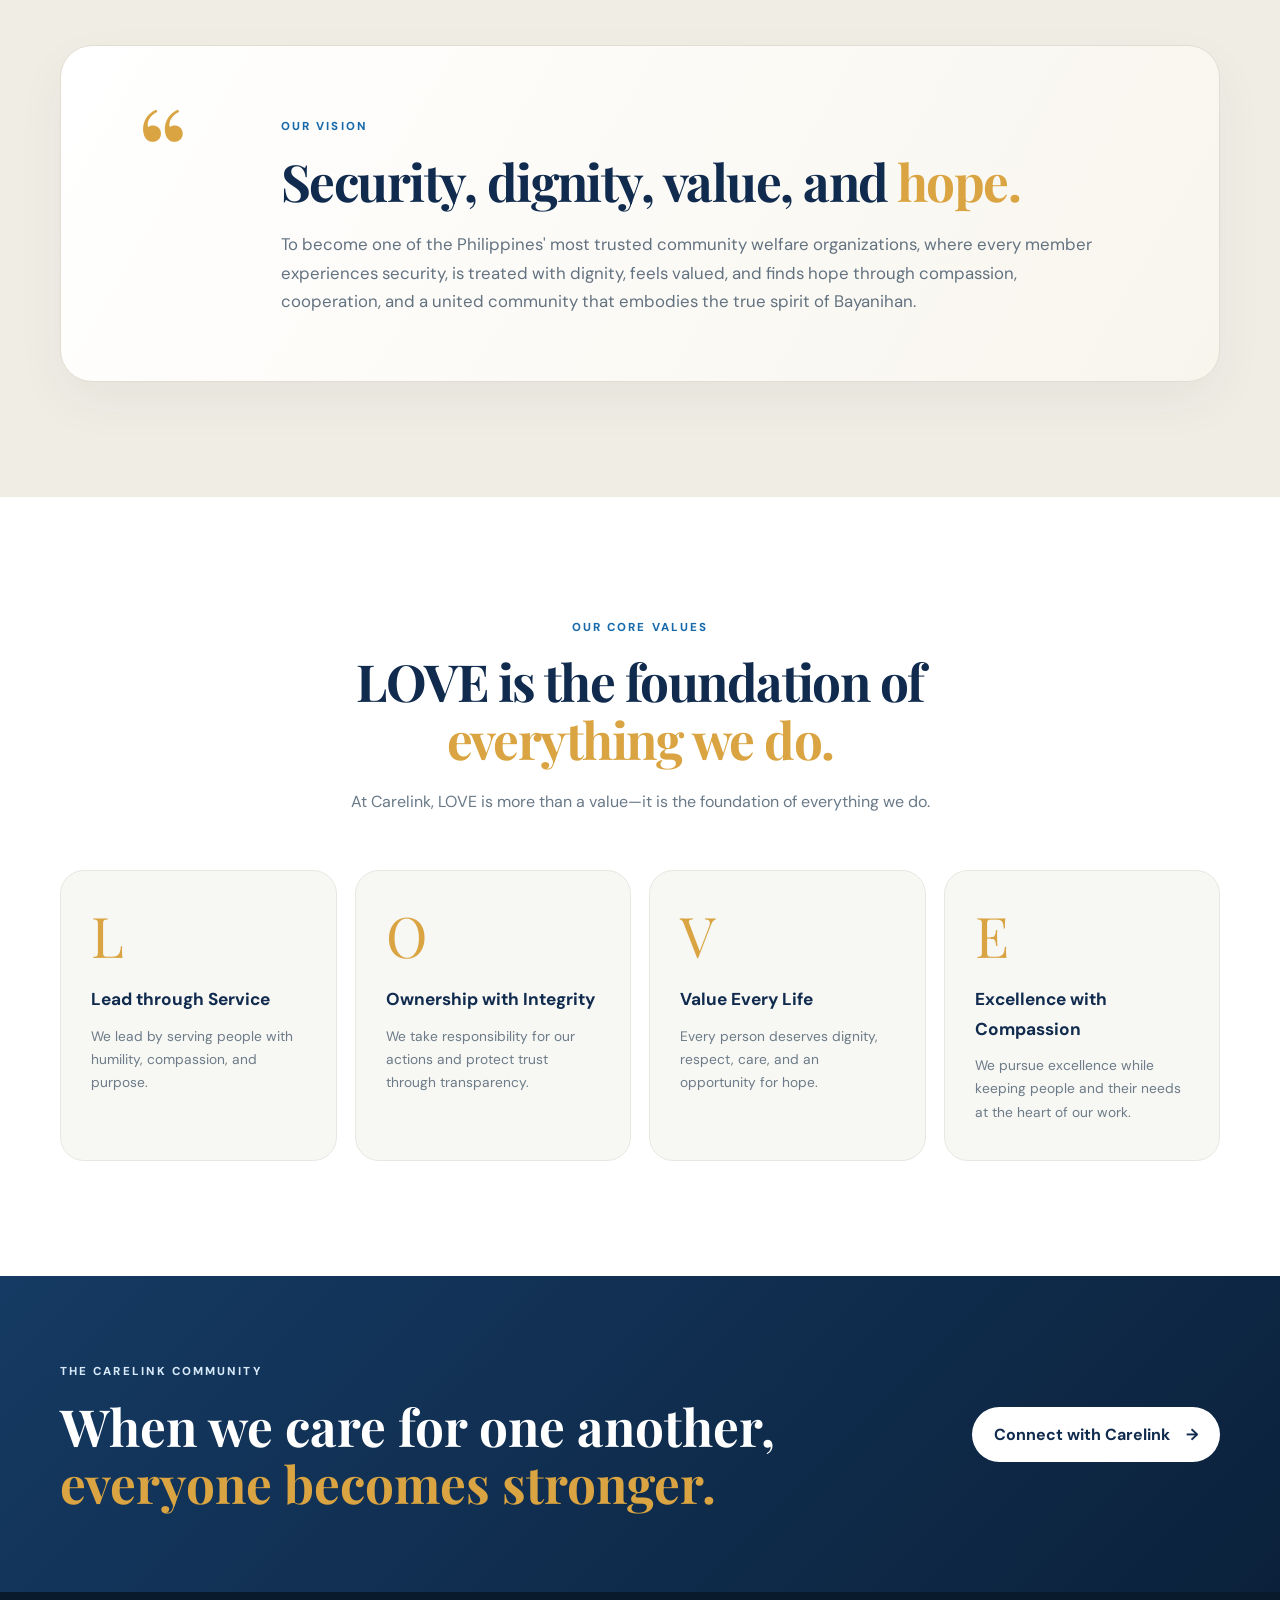
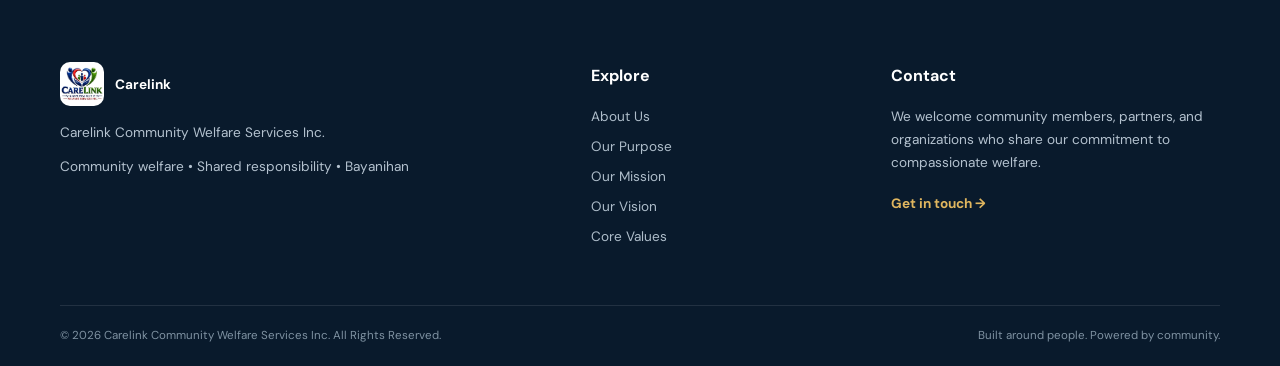
==== commit 8bbe5ca8: "updated the googlesheets and all other functionalities" ====
--- a/index.html
+++ b/index.html
@@ -35,6 +35,7 @@
             <a href="compliance.html">Compliance</a>
           </div>
         </div>
+        <a href="register.html" class="register-trigger">Register</a>
         <a href="#" class="login-trigger">Log In</a>
         <button class="validate-trigger" type="button">Validate Member</button>
       </nav>
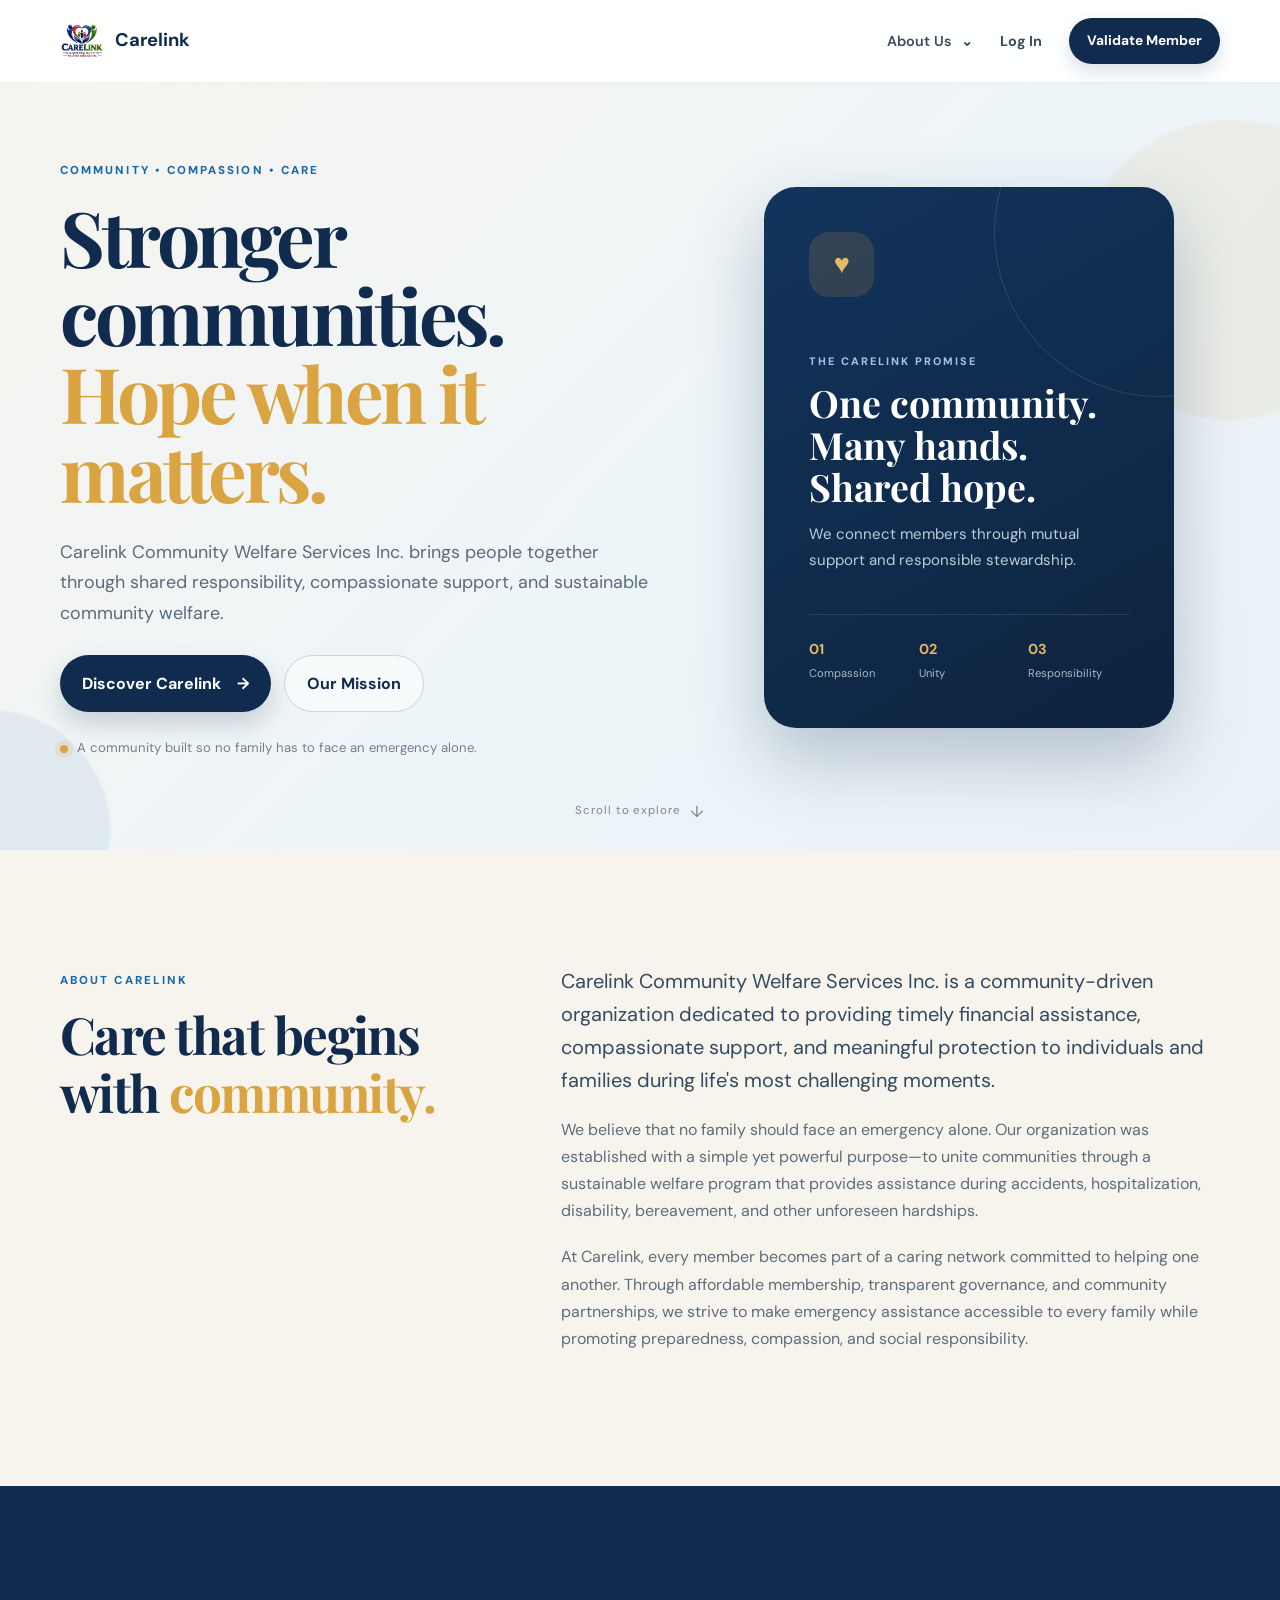
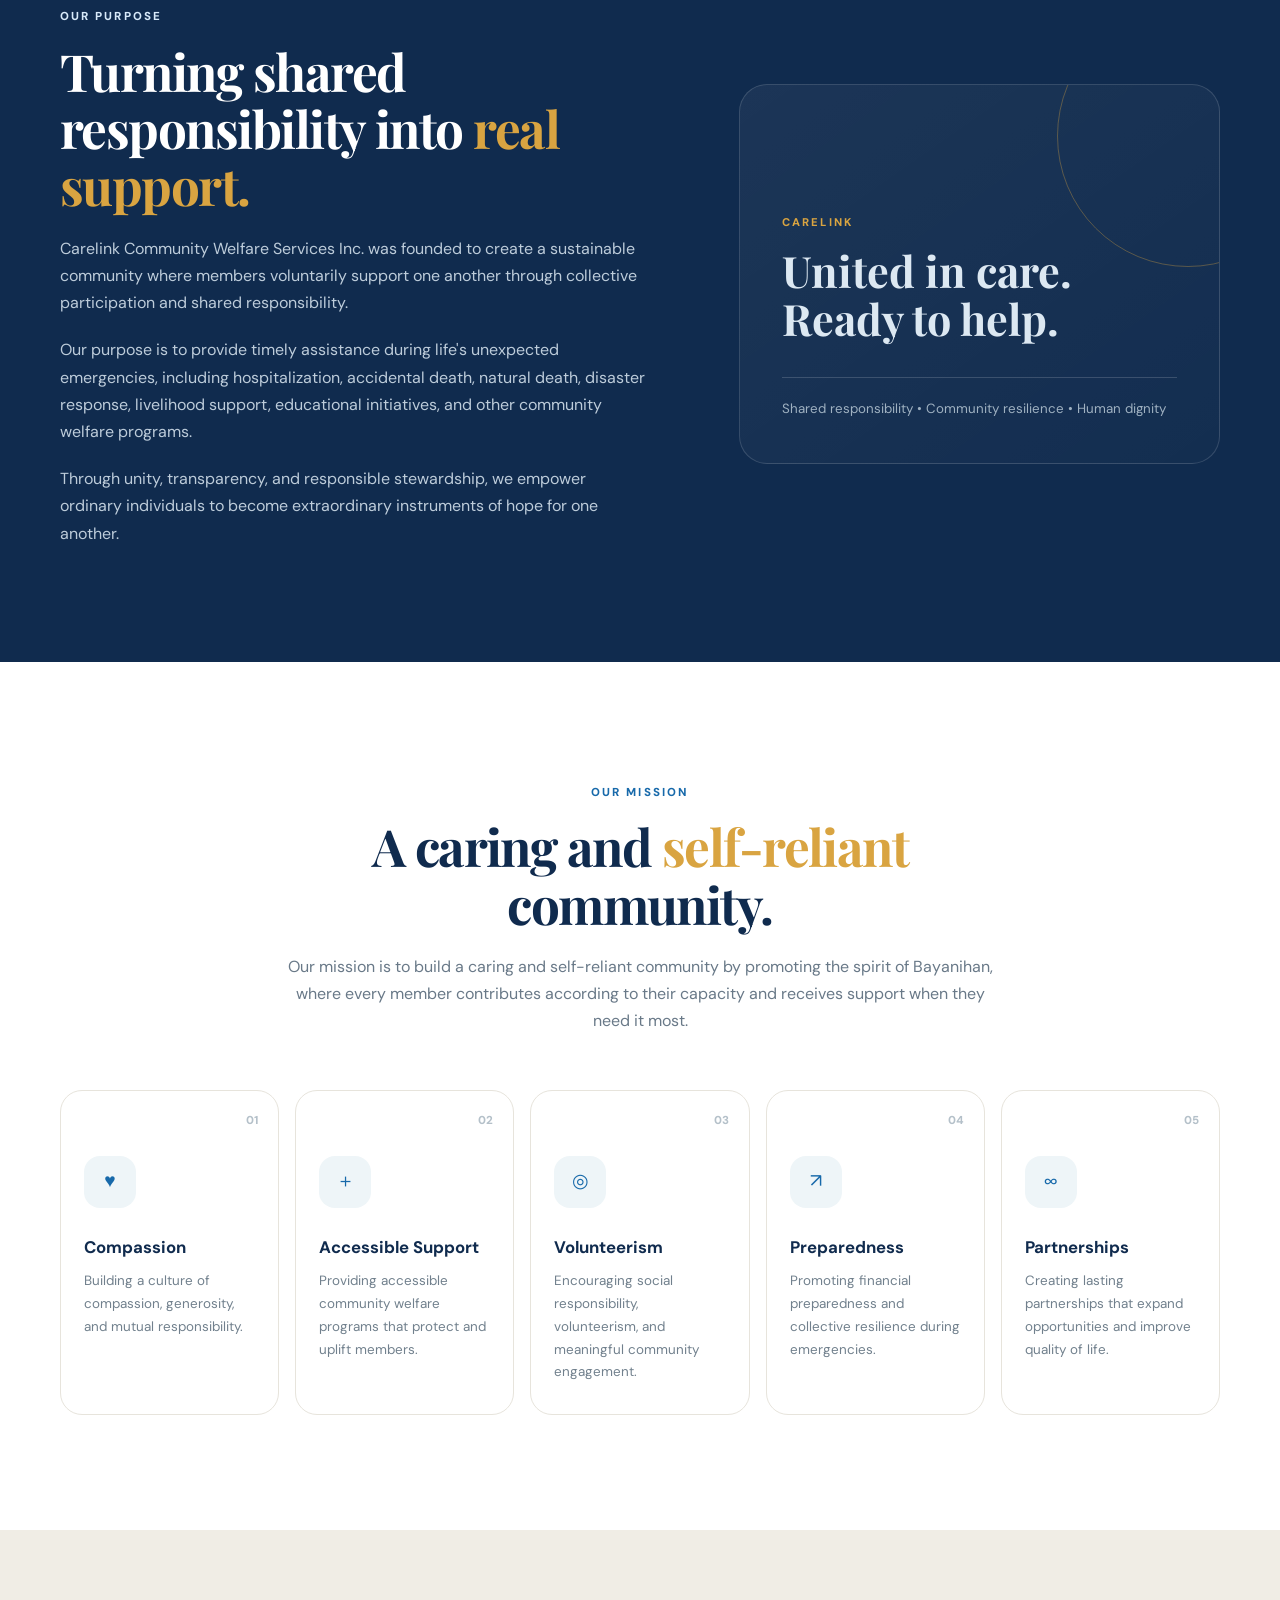
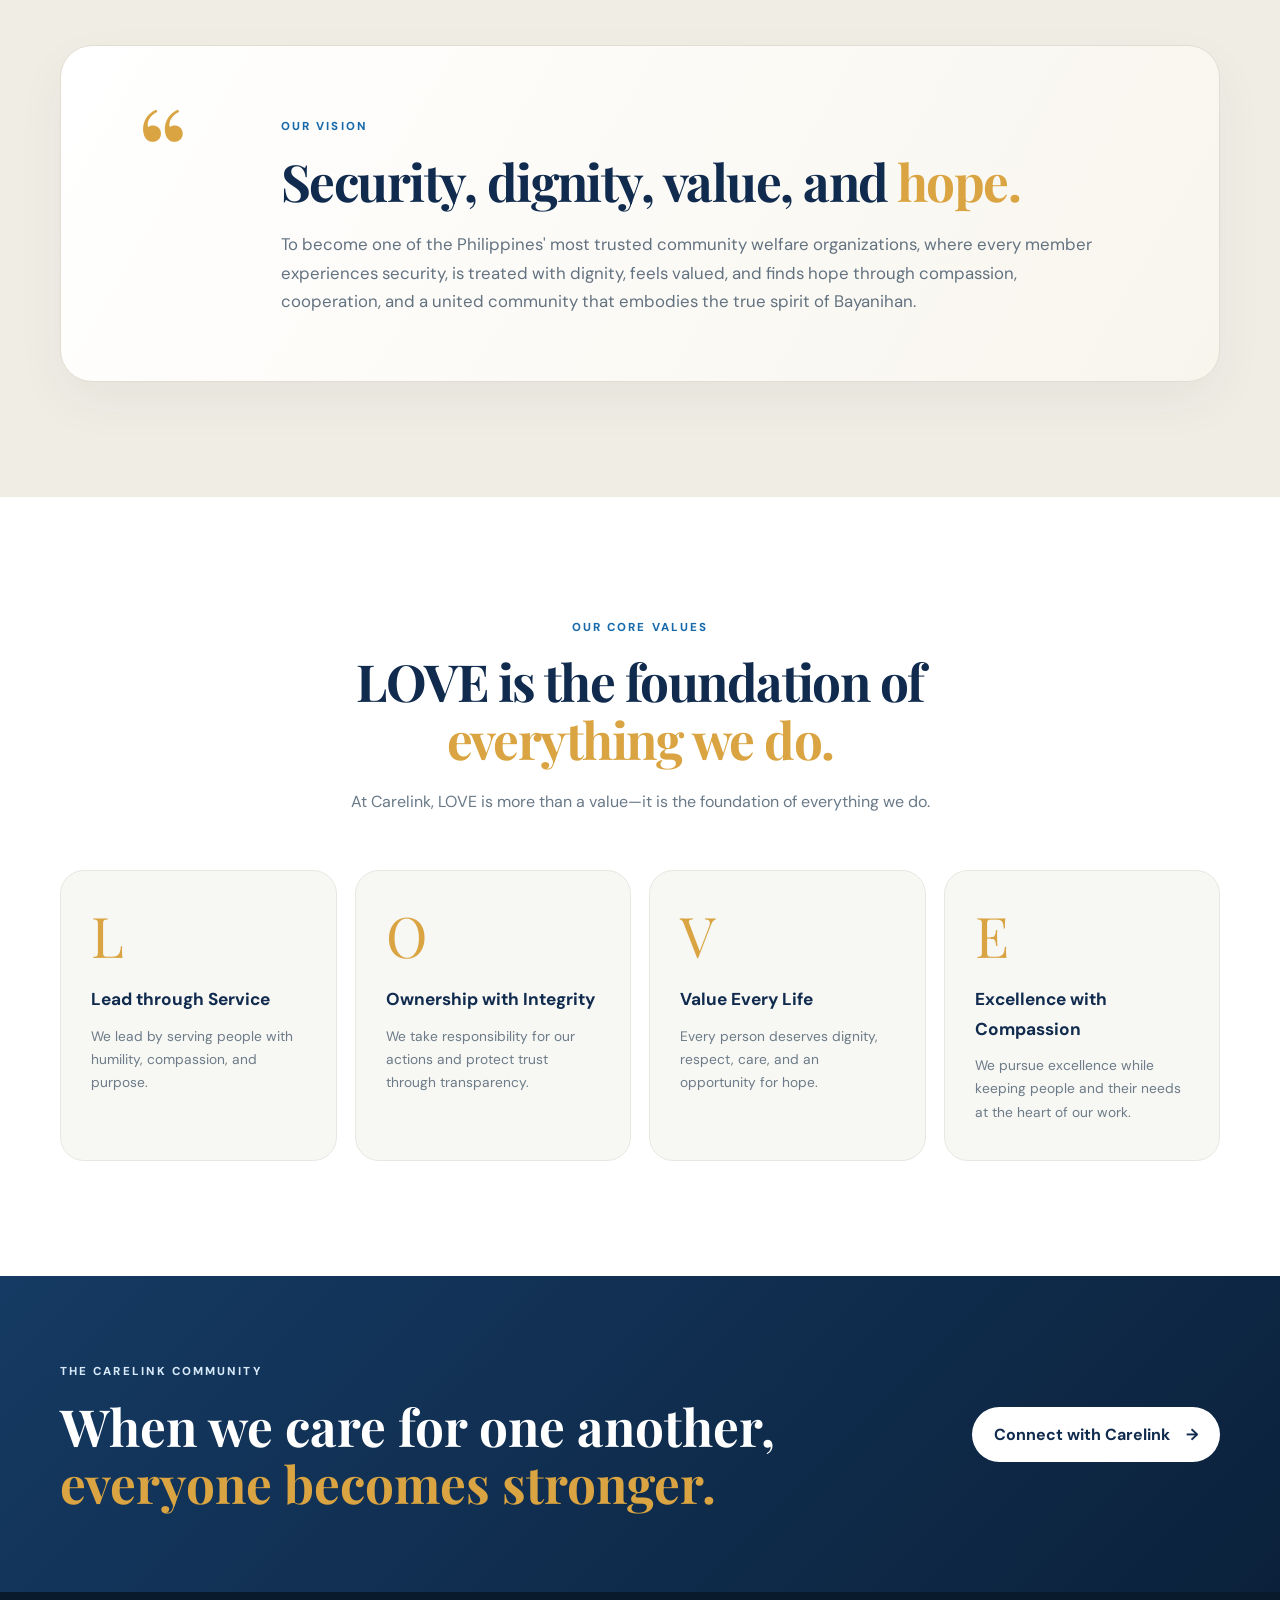
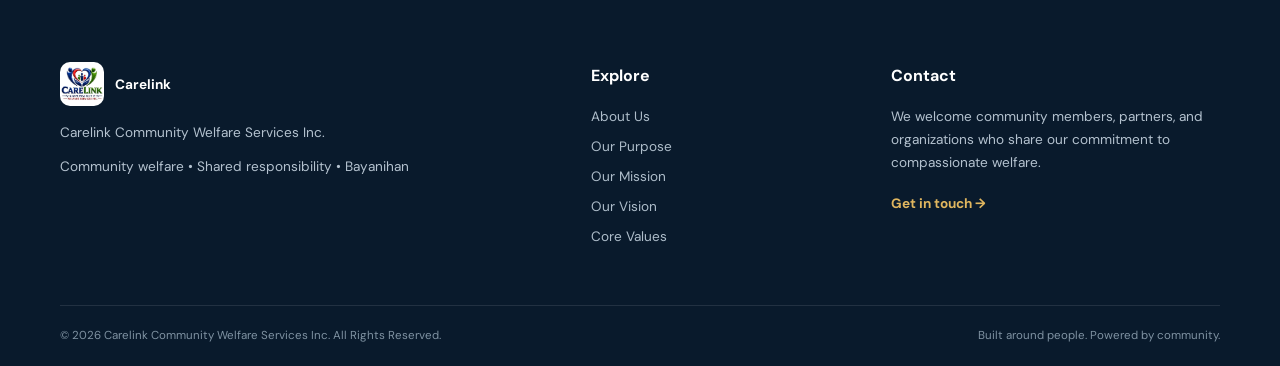
==== commit 279bf842: "revert changes" ====
--- a/index.html
+++ b/index.html
@@ -35,7 +35,6 @@
             <a href="compliance.html">Compliance</a>
           </div>
         </div>
-        <a href="register.html" class="register-trigger">Register</a>
         <a href="#" class="login-trigger">Log In</a>
         <button class="validate-trigger" type="button">Validate Member</button>
       </nav>
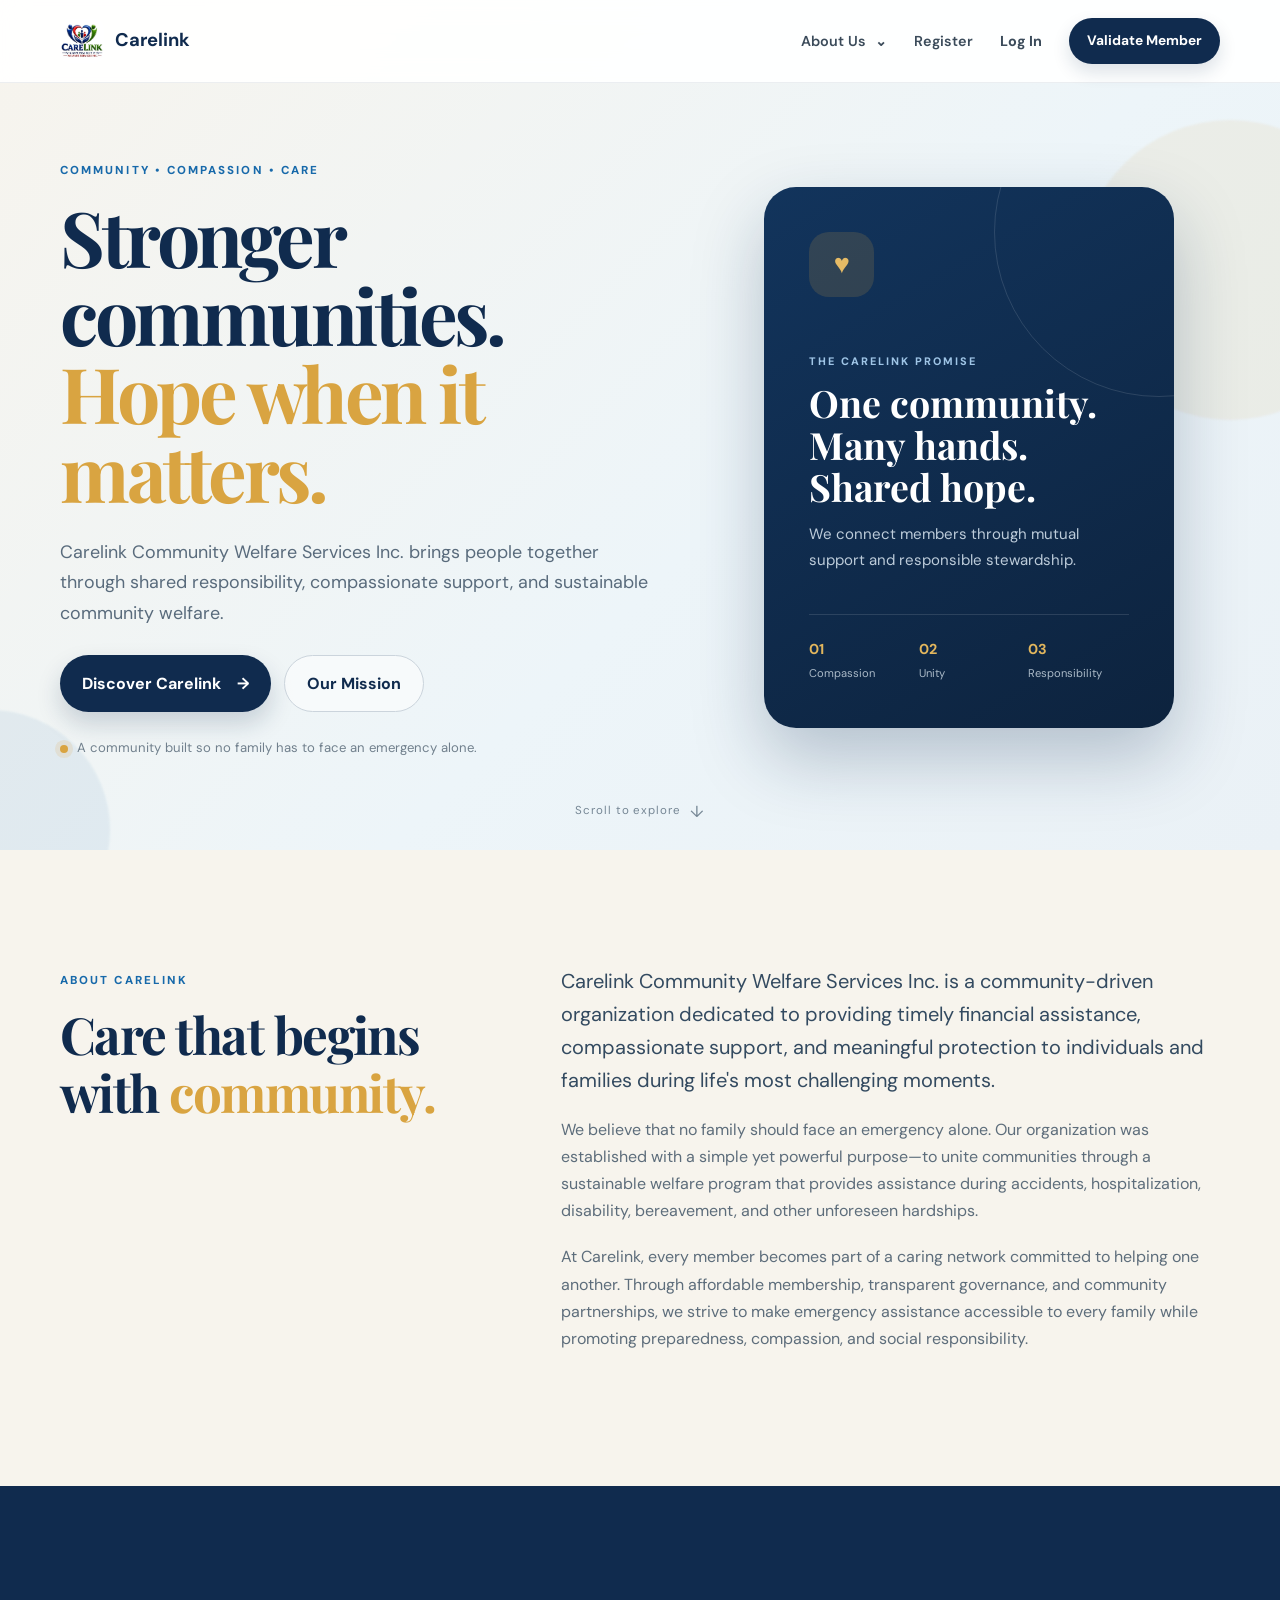
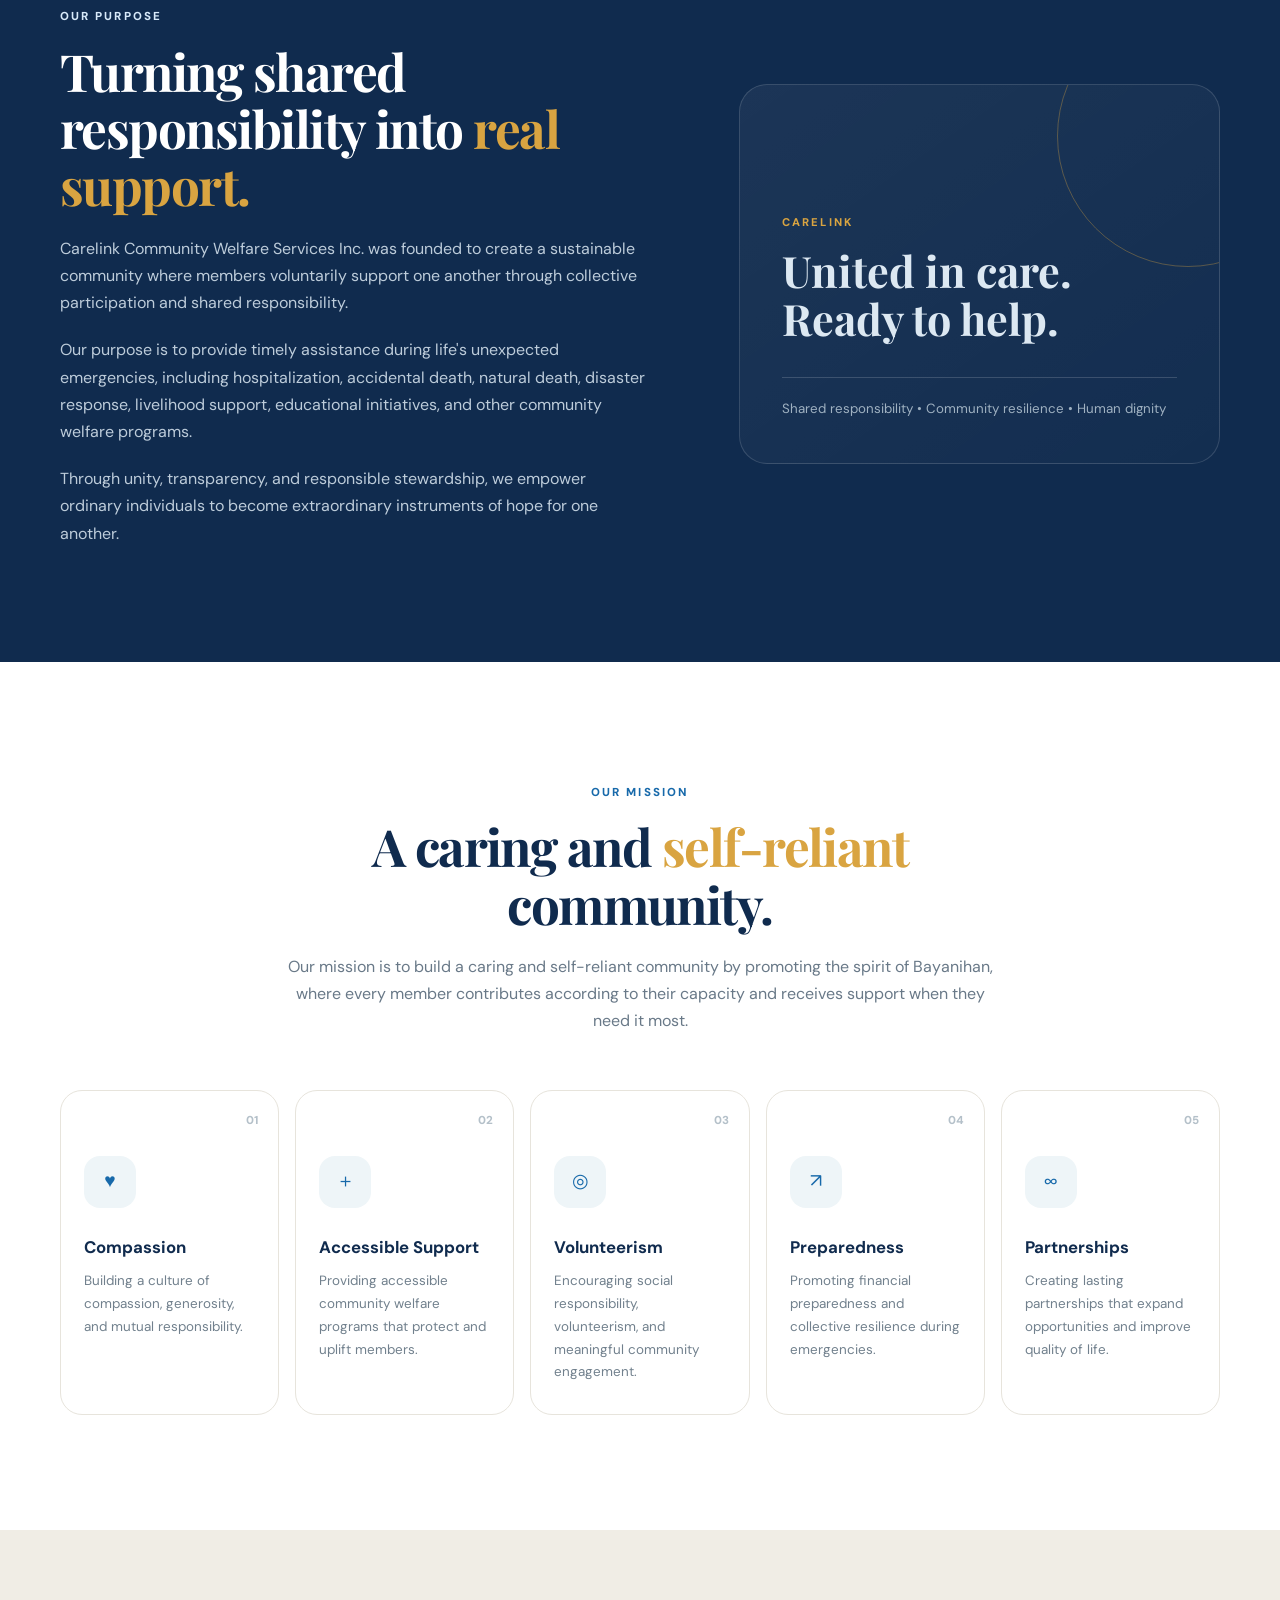
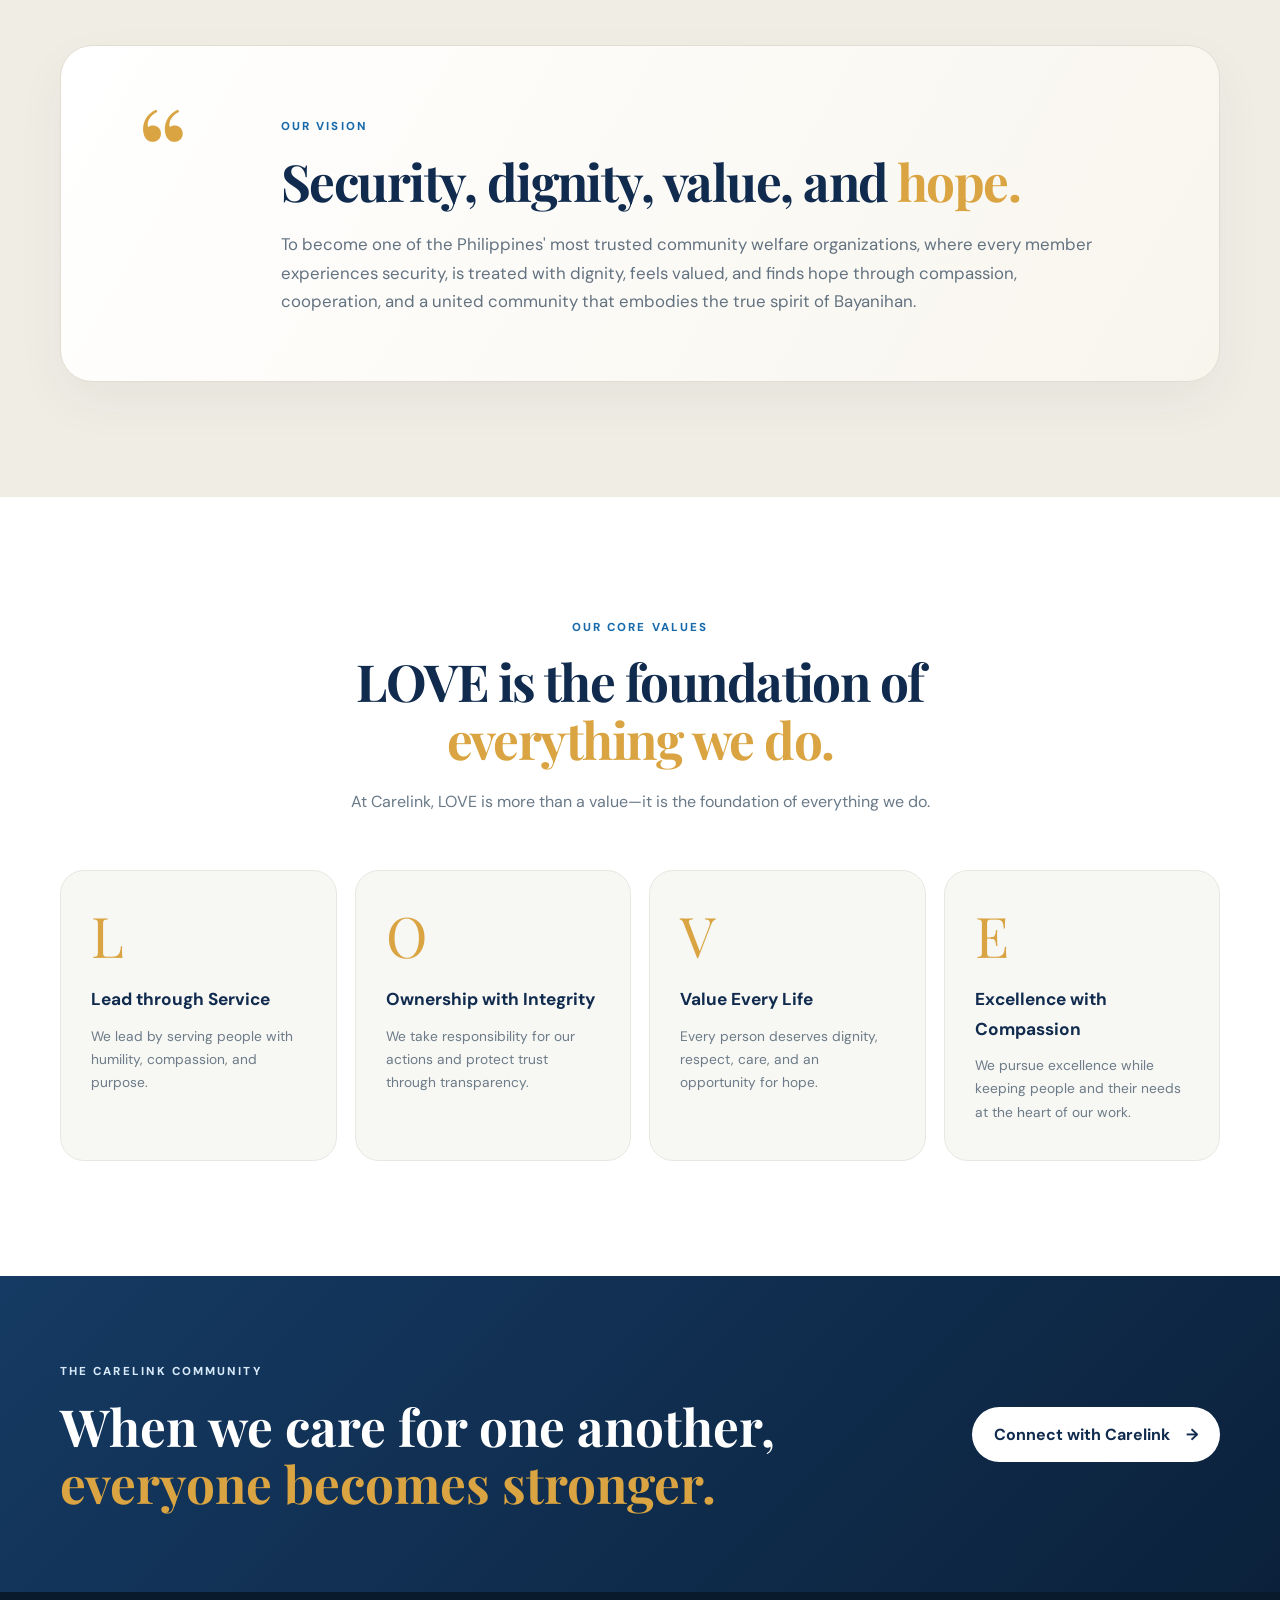
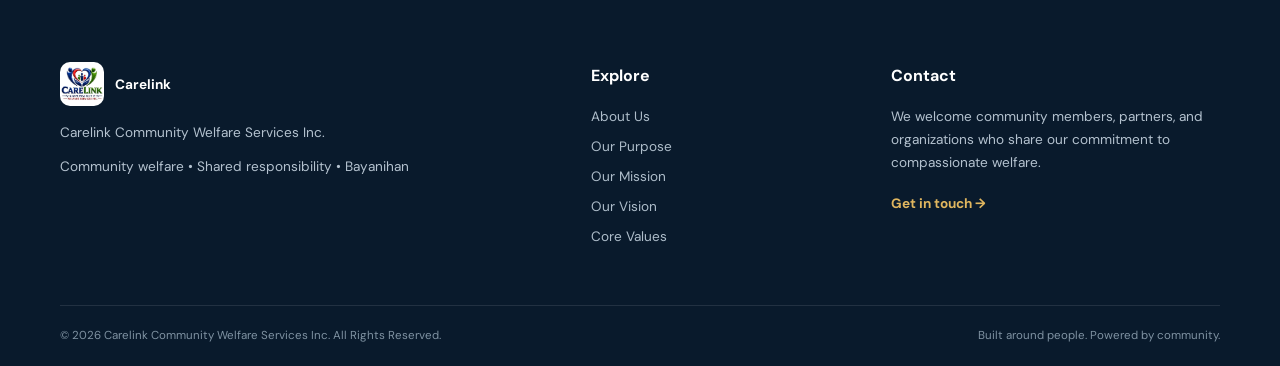
==== commit 89fe2b11: "update registration" ====
--- a/index.html
+++ b/index.html
@@ -35,6 +35,7 @@
             <a href="compliance.html">Compliance</a>
           </div>
         </div>
+        <a href="register.html" class="register-trigger">Register</a>
         <a href="#" class="login-trigger">Log In</a>
         <button class="validate-trigger" type="button">Validate Member</button>
       </nav>
@@ -326,4 +327,5 @@
 
   <script src="js/script.js"></script>
 </body>
+<!-- update the registration -->
 </html>
